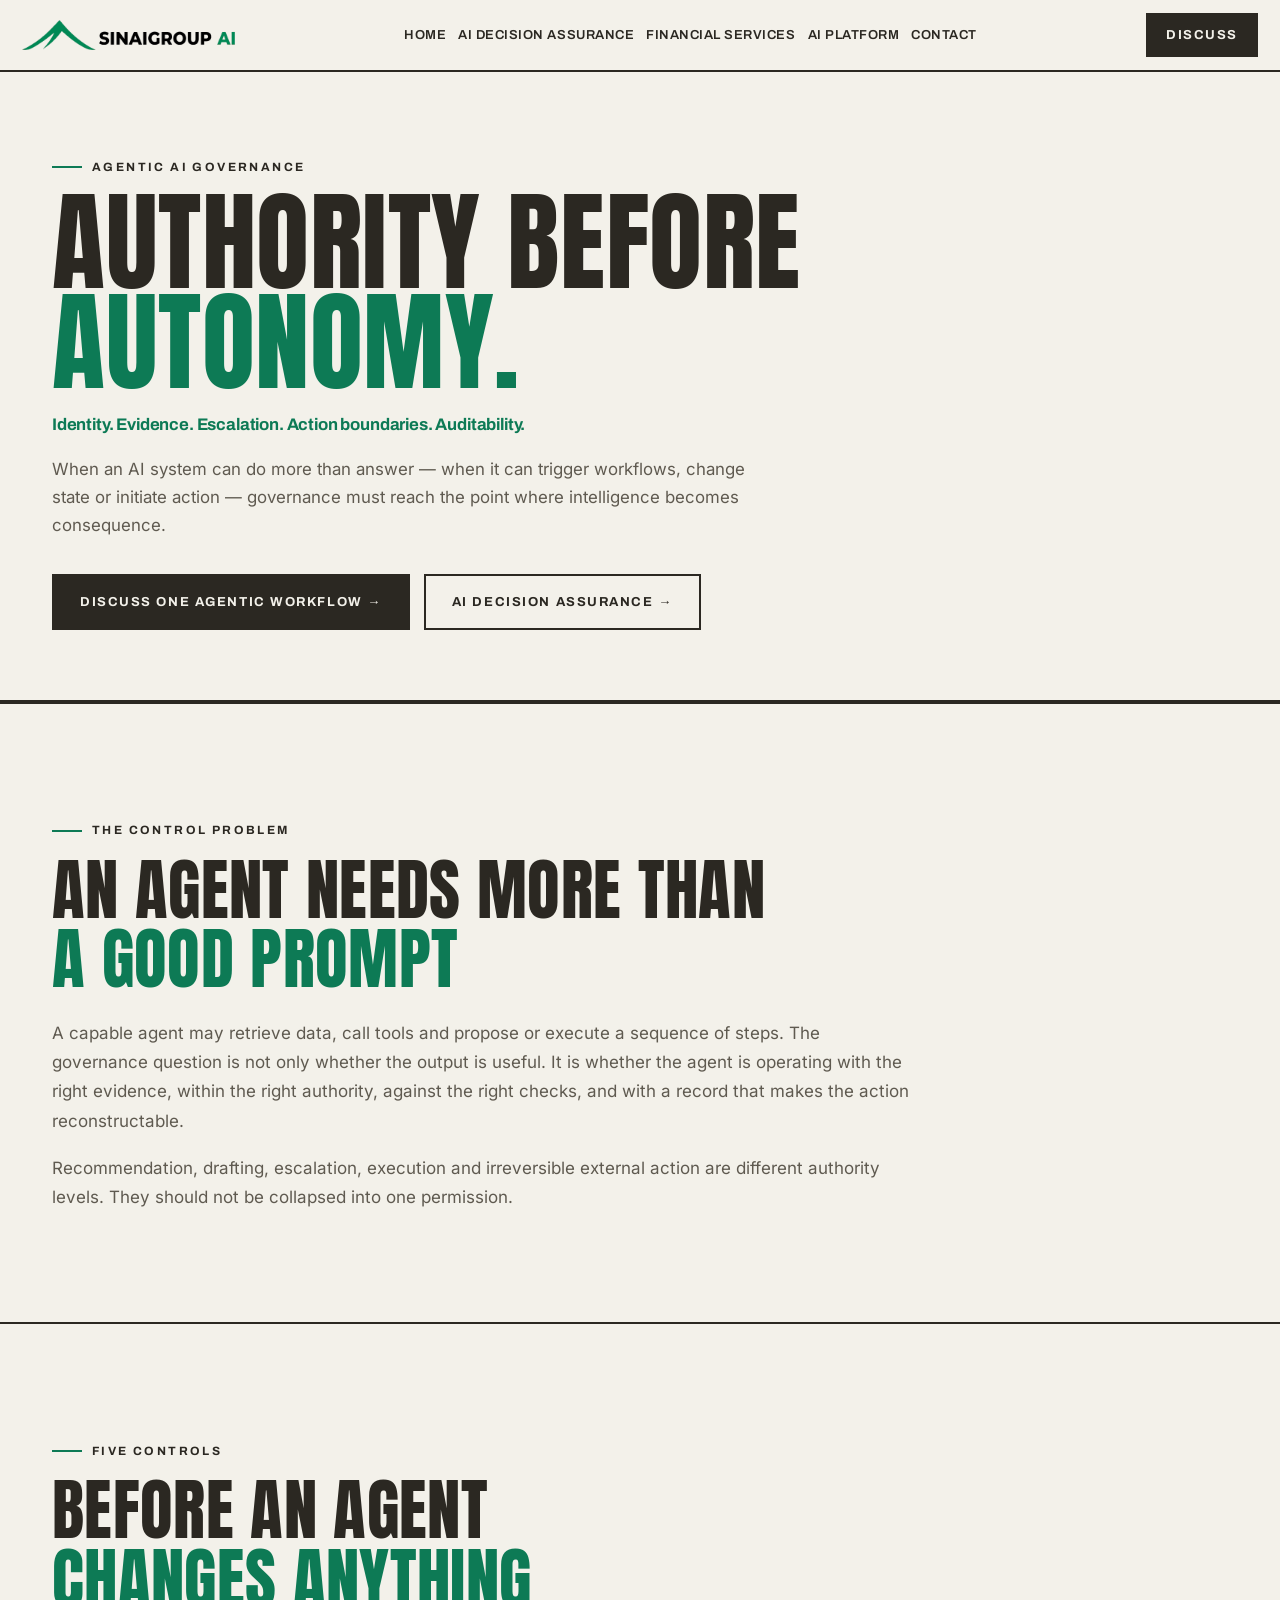
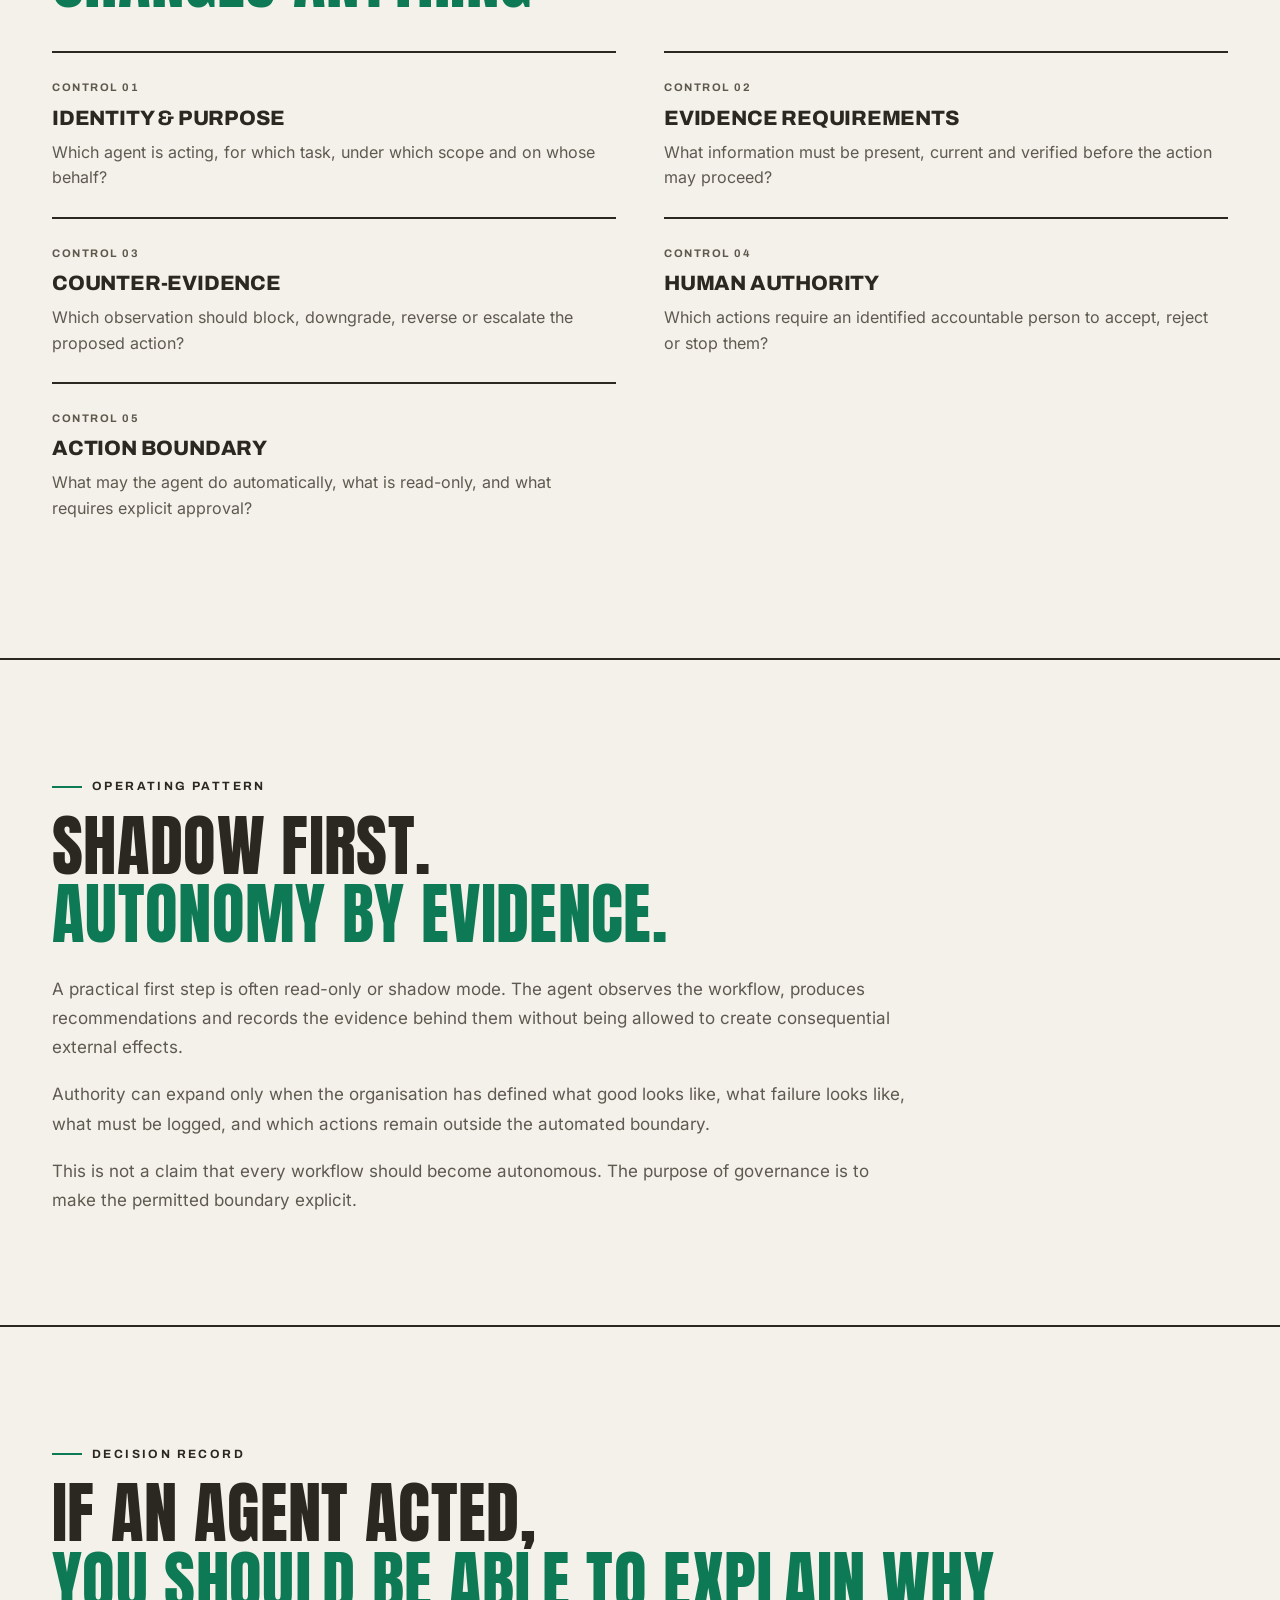
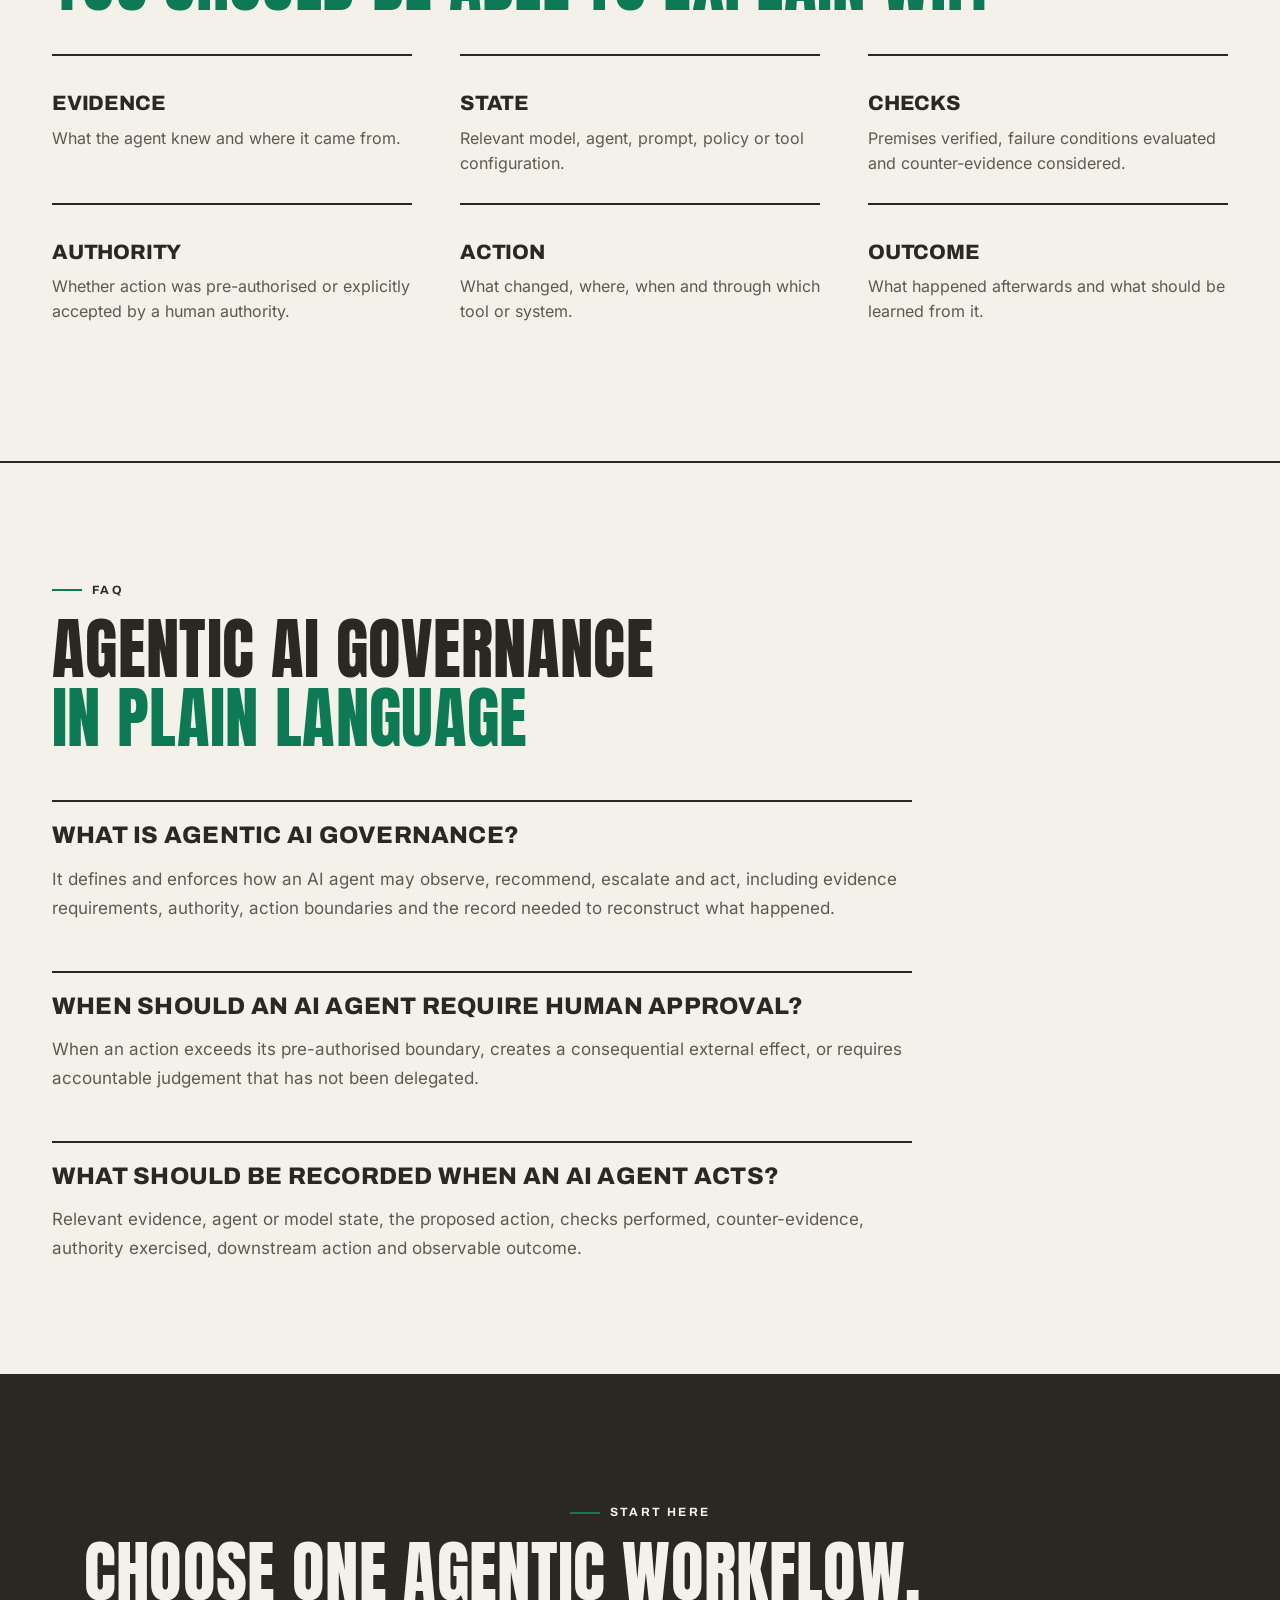
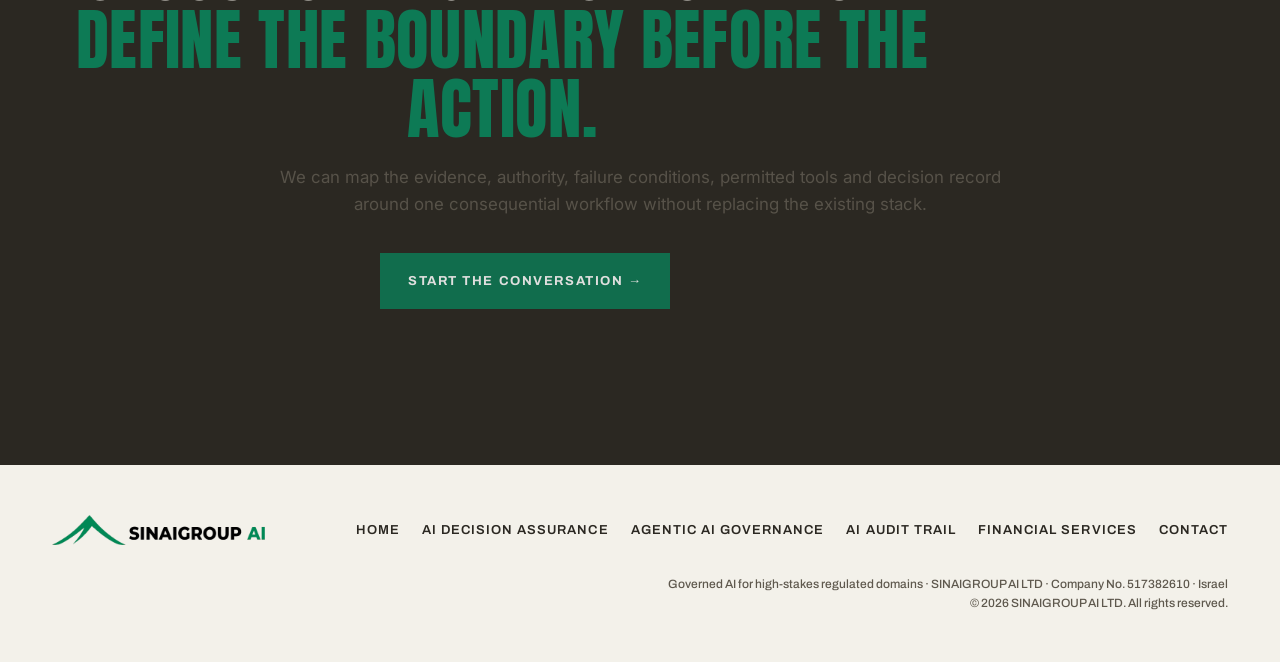
==== agentic-ai-governance/index.html @ 36e77c39 "Add agentic AI governance landing page" ====
<!DOCTYPE html><html lang="en"><head>
<meta charset="UTF-8">
<meta name="viewport" content="width=device-width, initial-scale=1.0">
<title>Agentic AI Governance: Authority, Boundaries and Auditability | SINAIGROUP-AI</title>
<meta name="description" content="Govern agentic AI around consequential action: evidence, identity, human authority, permitted action boundaries, escalation and reconstructable decision records.">
<meta name="robots" content="index, follow">
<link rel="canonical" href="https://www.sinaigroup-ai.com/agentic-ai-governance/">
<meta property="og:type" content="website"><meta property="og:site_name" content="SINAIGROUP-AI">
<meta property="og:locale" content="en"><meta property="og:url" content="https://www.sinaigroup-ai.com/agentic-ai-governance/">
<meta property="og:title" content="Agentic AI Governance: Authority, Boundaries and Auditability | SINAIGROUP-AI">
<meta property="og:description" content="Govern agentic AI around consequential action: evidence, identity, human authority, permitted action boundaries, escalation and reconstructable decision records.">
<meta property="og:image" content="https://www.sinaigroup-ai.com/assets/og-cover.png">
<meta name="twitter:card" content="summary_large_image"><meta name="twitter:title" content="Agentic AI Governance: Authority, Boundaries and Auditability | SINAIGROUP-AI">
<meta name="twitter:description" content="Govern agentic AI around consequential action: evidence, identity, human authority, permitted action boundaries, escalation and reconstructable decision records.">
<meta name="twitter:image" content="https://www.sinaigroup-ai.com/assets/og-cover.png">
<meta name="theme-color" content="#f3f1ea">
<link rel="stylesheet" href="../assets/site.css">
<script type="application/ld+json">{
"@context":"https://schema.org",
"@type":"FAQPage",
"mainEntity":[
{"@type":"Question","name":"What is agentic AI governance?","acceptedAnswer":{"@type":"Answer","text":"Agentic AI governance defines and enforces how an AI agent may observe, recommend, escalate and act, including evidence requirements, authority, action boundaries and the record needed to reconstruct what happened."}},
{"@type":"Question","name":"When should an AI agent require human approval?","acceptedAnswer":{"@type":"Answer","text":"Human approval should be explicit when an action exceeds the agent's pre-authorised boundary, creates a consequential external effect, or requires accountable judgement that has not been delegated."}},
{"@type":"Question","name":"What should be recorded when an AI agent acts?","acceptedAnswer":{"@type":"Answer","text":"The record should preserve relevant evidence, agent or model state, the proposed action, checks performed, counter-evidence, authority exercised, downstream action and observable outcome."}}
]}</script>
</head>
<body class="dpage">
<a class="skip-link" href="#main">Skip to content</a>
<header><div class="wrap nav">
<a href="../" class="logo" aria-label="SINAIGROUP-AI — home"><img src="../assets/img/2a863839.png" alt="SINAIGROUP-AI"></a>
<nav class="nav-links" id="nav-links" aria-label="Main"><a href="../">Home</a><a href="../ai-decision-assurance/">AI Decision Assurance</a><a href="../financial-services/">Financial Services</a><a href="../#ai-platform">AI Platform</a><a href="../#contact">Contact</a></nav>
<a href="../#contact" class="btn btn-p demo-btn" style="padding:10px 18px">Discuss</a>
<button class="burger" id="brg" type="button" aria-label="Open main menu" aria-expanded="false" aria-controls="nav-links">&#9776;</button>
</div></header>
<main id="main">
<section class="phead"><div class="wrap">
<span class="tag">Agentic AI Governance</span>
<h1 style="margin-top:16px">Authority before<br><span class="gold">autonomy.</span></h1>
<p class="hdomains">Identity. Evidence. Escalation. Action boundaries. Auditability.</p>
<p class="hlead">When an AI system can do more than answer — when it can trigger workflows, change state or initiate action — governance must reach the point where intelligence becomes consequence.</p>
<div class="hactions"><a class="btn btn-p" href="../#contact">Discuss one agentic workflow &rarr;</a><a class="btn btn-o" href="../ai-decision-assurance/">AI Decision Assurance &rarr;</a></div>
</div></section>

<section class="section"><div class="wrap">
<span class="tag">The control problem</span>
<h2 class="dh2">An agent needs more than<br><span class="gold">a good prompt</span></h2>
<div class="prose" style="margin-top:26px">
<p>A capable agent may retrieve data, call tools and propose or execute a sequence of steps. The governance question is not only whether the output is useful. It is whether the agent is operating with the right evidence, within the right authority, against the right checks, and with a record that makes the action reconstructable.</p>
<p>Recommendation, drafting, escalation, execution and irreversible external action are different authority levels. They should not be collapsed into one permission.</p>
</div>
</div></section>

<section class="section"><div class="wrap">
<span class="tag">Five controls</span>
<h2 class="dh2">Before an agent<br><span class="gold">changes anything</span></h2>
<div class="qgrid">
<div class="qcard"><span class="dk">Control 01</span><h3>Identity &amp; purpose</h3><p>Which agent is acting, for which task, under which scope and on whose behalf?</p></div>
<div class="qcard"><span class="dk">Control 02</span><h3>Evidence requirements</h3><p>What information must be present, current and verified before the action may proceed?</p></div>
<div class="qcard"><span class="dk">Control 03</span><h3>Counter-evidence</h3><p>Which observation should block, downgrade, reverse or escalate the proposed action?</p></div>
<div class="qcard"><span class="dk">Control 04</span><h3>Human authority</h3><p>Which actions require an identified accountable person to accept, reject or stop them?</p></div>
<div class="qcard"><span class="dk">Control 05</span><h3>Action boundary</h3><p>What may the agent do automatically, what is read-only, and what requires explicit approval?</p></div>
</div>
</div></section>

<section class="section"><div class="wrap">
<span class="tag">Operating pattern</span>
<h2 class="dh2">Shadow first.<br><span class="gold">Autonomy by evidence.</span></h2>
<div class="prose" style="margin-top:26px">
<p>A practical first step is often read-only or shadow mode. The agent observes the workflow, produces recommendations and records the evidence behind them without being allowed to create consequential external effects.</p>
<p>Authority can expand only when the organisation has defined what good looks like, what failure looks like, what must be logged, and which actions remain outside the automated boundary.</p>
<p>This is not a claim that every workflow should become autonomous. The purpose of governance is to make the permitted boundary explicit.</p>
</div>
</div></section>

<section class="section"><div class="wrap">
<span class="tag">Decision record</span>
<h2 class="dh2">If an agent acted,<br><span class="gold">you should be able to explain why</span></h2>
<div class="disgrid">
<div class="discard"><h3>Evidence</h3><p>What the agent knew and where it came from.</p></div>
<div class="discard"><h3>State</h3><p>Relevant model, agent, prompt, policy or tool configuration.</p></div>
<div class="discard"><h3>Checks</h3><p>Premises verified, failure conditions evaluated and counter-evidence considered.</p></div>
<div class="discard"><h3>Authority</h3><p>Whether action was pre-authorised or explicitly accepted by a human authority.</p></div>
<div class="discard"><h3>Action</h3><p>What changed, where, when and through which tool or system.</p></div>
<div class="discard"><h3>Outcome</h3><p>What happened afterwards and what should be learned from it.</p></div>
</div>
</div></section>

<section class="section"><div class="wrap">
<span class="tag">FAQ</span>
<h2 class="dh2">Agentic AI governance<br><span class="gold">in plain language</span></h2>
<div class="prose" style="margin-top:26px">
<h3>What is agentic AI governance?</h3><p>It defines and enforces how an AI agent may observe, recommend, escalate and act, including evidence requirements, authority, action boundaries and the record needed to reconstruct what happened.</p>
<h3>When should an AI agent require human approval?</h3><p>When an action exceeds its pre-authorised boundary, creates a consequential external effect, or requires accountable judgement that has not been delegated.</p>
<h3>What should be recorded when an AI agent acts?</h3><p>Relevant evidence, agent or model state, the proposed action, checks performed, counter-evidence, authority exercised, downstream action and observable outcome.</p>
</div>
</div></section>

<section class="section cta"><div class="wrap">
<span class="tag">Start here</span>
<h2 class="dh2">Choose one agentic workflow.<br><span class="gold">Define the boundary before the action.</span></h2>
<p class="sub dsub">We can map the evidence, authority, failure conditions, permitted tools and decision record around one consequential workflow without replacing the existing stack.</p>
<p class="hactions" style="margin-top:26px"><a class="btn btn-p" href="../#contact">Start the conversation &rarr;</a></p>
</div></section>
</main>
<footer><div class="wrap"><div class="foot">
<span class="logo"><img src="../assets/img/2a863839.png" alt="SINAIGROUP-AI"></span>
<nav class="foot-links" aria-label="Footer"><a href="../">Home</a><a href="../ai-decision-assurance/">AI Decision Assurance</a><a href="../agentic-ai-governance/">Agentic AI Governance</a><a href="../ai-audit-trail/">AI Audit Trail</a><a href="../financial-services/">Financial Services</a><a href="../#contact">Contact</a></nav>
<span class="copy">Governed AI for high-stakes regulated domains &middot; SINAIGROUP AI LTD &middot; Company No. 517382610 &middot; Israel<br>&copy; 2026 SINAIGROUP AI LTD. All rights reserved.</span>
</div></div></footer>
<script>(function(){var b=document.getElementById('brg'),h=document.querySelector('header');if(!b||!h)return;b.addEventListener('click',function(){var o=h.classList.toggle('open');b.setAttribute('aria-expanded',o?'true':'false');});})();</script>
</body></html>
---- assets/site.css ----
/* ===== <style> ===== */

/* ---- embedded typefaces (no remote requests) ---- */
@font-face{font-family:'Archivo';font-style:normal;font-weight:500;font-display:swap;src:url(fonts/archivo-500-ab74eca5.woff2) format('woff2')}
@font-face{font-family:'Archivo';font-style:normal;font-weight:600;font-display:swap;src:url(fonts/archivo-600-d9e8c29f.woff2) format('woff2')}
@font-face{font-family:'Archivo';font-style:normal;font-weight:700;font-display:swap;src:url(fonts/archivo-700-abada6cd.woff2) format('woff2')}
@font-face{font-family:'Archivo';font-style:normal;font-weight:800;font-display:swap;src:url(fonts/archivo-800-c26cda24.woff2) format('woff2')}
@font-face{font-family:'Inter';font-style:normal;font-weight:400;font-display:swap;src:url(fonts/inter-400-8909904a.woff2) format('woff2')}
@font-face{font-family:'Inter';font-style:normal;font-weight:500;font-display:swap;src:url(fonts/inter-500-f3779f1e.woff2) format('woff2')}
@font-face{font-family:'Inter';font-style:normal;font-weight:600;font-display:swap;src:url(fonts/inter-600-f9a06e79.woff2) format('woff2')}
@font-face{font-family:'Anton';font-style:normal;font-weight:400;font-display:swap;src:url(fonts/anton-400-d0fa07ff.woff2) format('woff2')}

/* ---- shared stylesheet of the six document pages ---- */
@font-face{font-family:'AntonLocal';font-style:normal;font-weight:400;font-display:swap;src:url(fonts/antonlocal-400-d0fa07ff.woff2) format('woff2')}

:root{
  --bg:#f3f1ea; --panel:#fbfaf6; --bone:#e8e5db;
  --ink:#2b2822; --grey:#5f5a50; --faint:#5e584d;
  --line:#2b2822; --gold:#0d7a55; --gold2:#17a877;
}
*{box-sizing:border-box}
html{scroll-behavior:smooth;scroll-padding-top:80px}
body{margin:0;background:var(--bg);color:var(--ink);font-family:'Inter',system-ui,sans-serif;line-height:1.55;-webkit-font-smoothing:antialiased;overflow-x:hidden}
h1,h2,h3,.disp{font-family:'AntonLocal','Anton',sans-serif;font-weight:400;margin:0;line-height:.92;letter-spacing:.005em;text-transform:uppercase}
p{margin:0}a{color:inherit;text-decoration:none}
.wrap{max-width:1240px;margin:0 auto;padding:0 32px}
.gold{color:var(--gold)}
.tag{display:inline-flex;align-items:center;gap:10px;font-family:'Archivo';font-size:12px;font-weight:700;letter-spacing:.2em;text-transform:uppercase}
.tag::before{content:"";width:30px;height:2px;background:var(--gold)}
.btn{display:inline-flex;align-items:center;gap:10px;font-family:'Archivo';font-weight:700;font-size:13px;letter-spacing:.12em;text-transform:uppercase;padding:16px 26px;transition:.2s;cursor:pointer;border:2px solid var(--ink)}
.btn-p{background:var(--ink);color:var(--bg)}.btn-p:hover{background:var(--gold);border-color:var(--gold);color:#fff}
.btn-o{background:transparent;color:var(--ink)}.btn-o:hover{background:var(--ink);color:var(--bg)}
.section{padding:110px 0;border-top:2px solid var(--ink)}
/* Reveal is a progressive enhancement: content is visible unless JS confirms
   it can animate it. Prevents a blank page when JS fails or is disabled. */
.js-reveal .rv{opacity:0;transform:translateY(24px);transition:.7s cubic-bezier(.2,.7,.2,1)}
.js-reveal .rv.in{opacity:1;transform:none}
@media(prefers-reduced-motion:reduce){
  .js-reveal .rv{opacity:1!important;transform:none!important;transition:none!important}
  *,*::before,*::after{animation-duration:.001ms!important;animation-iteration-count:1!important;transition-duration:.001ms!important;scroll-behavior:auto!important}
}
/* Keyboard focus visibility */
:focus-visible{outline:3px solid var(--gold);outline-offset:3px}
.skip-link{position:absolute;left:-9999px;top:0;z-index:200;background:var(--ink);color:var(--bg);
  font-family:'Archivo';font-weight:700;font-size:13px;letter-spacing:.1em;text-transform:uppercase;padding:14px 20px;text-decoration:none}
.skip-link:focus{left:0}

header{position:fixed;inset:0 0 auto 0;z-index:50;background:var(--bg);border-bottom:2px solid var(--ink)}
.nav{display:flex;align-items:center;justify-content:space-between;height:70px}
.logo{font-family:'AntonLocal','Anton';font-size:24px;letter-spacing:.02em;text-transform:uppercase}
.nav-links{display:flex;gap:30px}
.nav-links a{font-family:'Archivo';font-size:13px;font-weight:600;letter-spacing:.1em;text-transform:uppercase;position:relative;padding:4px 0}
.nav-links a::after{content:"";position:absolute;left:0;bottom:-2px;width:0;height:2px;background:var(--gold);transition:.25s}
.nav-links a:hover::after,.nav-links a.act::after{width:100%}
.nav-links a.act{color:var(--gold)}
.burger{display:none;background:none;border:0;font-size:1.4rem;cursor:pointer}

/* page hero header (sub-pages) */
.phead{padding:150px 0 70px;border-bottom:2px solid var(--ink)}
.phead h1{font-size:clamp(3rem,9vw,7rem)}
.phead .sub{font-size:1.15rem;max-width:560px;color:var(--grey);margin-top:22px}

/* home hero */
.hero{padding:130px 0 0}
.hero h1{font-size:clamp(3.4rem,12vw,10rem)}
.hero .row2{display:flex;align-items:flex-end;justify-content:space-between;gap:20px;flex-wrap:wrap}
.hero .sub{font-size:1.2rem;max-width:440px;color:var(--grey);margin:24px 0 30px}
.hero-actions{display:flex;gap:12px;flex-wrap:wrap}
.hero-num{font-family:'AntonLocal','Anton';font-size:clamp(4rem,9vw,8rem);color:transparent;-webkit-text-stroke:2px var(--ink);line-height:.8}
.marq{border-top:2px solid var(--ink);border-bottom:2px solid var(--ink);background:var(--gold);color:#fff;overflow:hidden;padding:14px 0;margin-top:70px}
.marq-in{display:flex;gap:40px;white-space:nowrap;animation:mq 26s linear infinite;font-family:'AntonLocal','Anton';font-size:1.5rem;text-transform:uppercase;letter-spacing:.03em}
@keyframes mq{to{transform:translateX(-50%)}}
.marq-in span{display:inline-flex;gap:40px}

.rows{margin-top:40px;border-top:2px solid var(--ink)}
.row{display:grid;grid-template-columns:120px 1fr 1.2fr auto;gap:24px;align-items:center;padding:28px 0;border-bottom:2px solid var(--ink);transition:.25s}
.row:hover{background:var(--ink);color:var(--bg);padding-left:20px;padding-right:20px}
.row:hover .rnum{color:var(--gold);-webkit-text-stroke:0}
.row:hover .rmetric{color:var(--gold2)}
.rnum{font-family:'AntonLocal','Anton';font-size:3rem;color:transparent;-webkit-text-stroke:2px var(--ink);line-height:1}
.rtitle{font-family:'Archivo';font-weight:800;font-size:1.5rem;text-transform:uppercase;letter-spacing:.01em}
.rdesc{font-size:.98rem;opacity:.85}
.rmetric{font-family:'AntonLocal','Anton';font-size:1.5rem;color:var(--gold)}

.pgrid{display:grid;grid-template-columns:repeat(2,1fr);border:2px solid var(--ink)}
.pcell{padding:26px;border-right:2px solid var(--ink);border-bottom:2px solid var(--ink);transition:.2s;display:flex;gap:18px}
.pcell:nth-child(2n){border-right:0}
.pcell:hover{background:var(--gold);color:#fff}
.pcell .pn{font-family:'AntonLocal','Anton';font-size:2.4rem;line-height:.9;color:transparent;-webkit-text-stroke:2px var(--ink)}
.pcell:hover .pn{color:transparent;-webkit-text-stroke:2px #fff}
.pcell h4{font-family:'Archivo';font-weight:800;font-size:1.05rem;text-transform:uppercase;letter-spacing:.01em}
.pcell p{font-size:.86rem;color:var(--grey);margin-top:6px}
.pcell:hover p{color:rgba(255,255,255,.9)}

.sols{display:grid;grid-template-columns:repeat(3,1fr);border:2px solid var(--ink)}
.sol{padding:34px 28px;border-right:2px solid var(--ink);transition:.2s}
.sol:last-child{border-right:0}
.sol:hover{background:var(--ink);color:var(--bg)}
.sol .sn{font-family:'AntonLocal','Anton';font-size:2.4rem;line-height:.9;color:transparent;-webkit-text-stroke:2px var(--ink)}
.sol h3{font-family:'Archivo';font-weight:800;font-size:1.4rem;text-transform:uppercase;margin:10px 0}
.sol p{font-size:.92rem;color:var(--grey)}.sol:hover p{color:rgba(240,235,226,.8)}
.sol:hover .sn{color:transparent;-webkit-text-stroke:2px #fff}

.sectors{display:flex;flex-direction:column;gap:0;margin-top:40px;max-width:720px;border-top:2px solid var(--ink)}
.chip{font-family:'Archivo';font-weight:700;font-size:1.05rem;text-transform:uppercase;letter-spacing:.03em;border:0;border-bottom:2px solid var(--ink);padding:18px 4px;transition:.2s}
.chip:hover{background:var(--ink);color:var(--bg);padding-left:16px}

.team{display:grid;grid-template-columns:repeat(3,1fr)}
.mem{padding:34px 28px;transition:.2s}
.mem:hover{background:var(--ink);color:var(--bg)}
.mem .mn{font-family:'AntonLocal','Anton';font-size:2.6rem;color:transparent;-webkit-text-stroke:2px var(--ink);line-height:.9}
.mem:hover .mn{-webkit-text-stroke:2px var(--gold)}
.mem h3{font-family:'Archivo';font-weight:800;font-size:1.3rem;text-transform:uppercase;margin:14px 0 4px}
.mem .role{font-family:'Archivo';font-size:12px;font-weight:700;letter-spacing:.14em;text-transform:uppercase;color:var(--gold)}
.mem p{font-size:.88rem;color:var(--grey);margin-top:10px}.mem:hover p{color:rgba(240,235,226,.8)}

/* case rows */
.cases{border-top:2px solid var(--ink);margin-top:40px}
.case{display:grid;grid-template-columns:auto 1fr;gap:24px;align-items:center;padding:26px 0;border-bottom:2px solid var(--ink);transition:.25s}
.case:hover{background:var(--ink);color:var(--bg);padding-left:18px;padding-right:18px}
.case .ct{font-family:'Archivo';font-weight:700;font-size:11px;letter-spacing:.14em;text-transform:uppercase;color:var(--gold);border:2px solid var(--gold);padding:6px 12px;white-space:nowrap}
.case h4{font-family:'Archivo';font-weight:800;font-size:1.25rem;text-transform:uppercase}
.case p{font-size:.9rem;color:var(--grey);margin-top:4px}.case:hover p{color:rgba(240,235,226,.8)}

/* contact form */
.cform{display:grid;grid-template-columns:1fr 1fr;gap:0;border:2px solid var(--ink);margin-top:44px}
.cform .field{border-right:2px solid var(--ink);border-bottom:2px solid var(--ink)}
.cform .field:nth-child(2n){border-right:0}
.cform .full{grid-column:1/3;border-right:0}
.cform label{display:block;font-family:'Archivo';font-size:11px;font-weight:700;letter-spacing:.14em;text-transform:uppercase;color:var(--faint);padding:16px 20px 0}
.cform input,.cform textarea,.cform select{width:100%;border:0;background:transparent;font-family:'Inter';font-size:1rem;color:var(--ink);padding:6px 20px 18px;outline:none;resize:none}
.cform select{border-radius:0;cursor:pointer}
.field label .opt{font-weight:400;letter-spacing:0;text-transform:none;color:var(--faint)}
.cform input:focus,.cform textarea:focus,.cform select:focus{background:var(--panel)}
.cbar{padding:18px 0;display:flex;justify-content:space-between;align-items:center;flex-wrap:wrap;gap:14px}
.cinfo{display:grid;grid-template-columns:repeat(3,1fr);gap:0}
.cinfo div{padding:22px 22px 22px 0}
.cinfo .k{font-family:'Archivo';font-size:11px;font-weight:700;letter-spacing:.14em;text-transform:uppercase;color:var(--faint)}
.cinfo .v{font-family:'Archivo';font-weight:700;margin-top:6px}
.cform .ferr{display:block;color:#a5311f;font-size:.82rem;padding:0 20px 14px}
.cform [aria-invalid="true"]{background:#fdf3f1}
.cf-status{margin-top:18px;font-family:'Archivo';font-weight:700;font-size:.9rem;color:var(--ink)}
.cf-fallback{margin-top:10px;font-size:.9rem;color:var(--grey)}
.cf-fallback a{color:var(--ink);text-decoration:underline;text-underline-offset:3px}
.cbar-note{margin:0;font-size:.9rem;color:var(--grey);max-width:520px}
.cbar-nojs a{color:var(--ink);text-decoration:underline;text-underline-offset:3px}
.cform .fhint{margin:4px 0 0;padding:0 20px;font-size:.82rem;line-height:1.45;color:var(--grey)}

.cta{padding:120px 0;background:var(--ink);color:var(--bg);text-align:center}
.cta h2{font-size:clamp(2.6rem,7vw,5.5rem)}
.cta p{max-width:520px;margin:20px auto 34px;opacity:.85}
.cta .btn-p{background:var(--gold);border-color:var(--gold);color:#fff}.cta .btn-p:hover{background:var(--bg);color:var(--ink);border-color:var(--bg)}
footer{border-top:2px solid var(--ink);padding:50px 0}
.foot{display:flex;justify-content:space-between;flex-wrap:wrap;gap:20px;align-items:center}
.foot .logo{font-size:20px}
/* wrap instead of fixed left margins — prevented horizontal overflow at 375/390px */
.foot-links{display:flex;flex-wrap:wrap;gap:10px 22px}
.foot a{font-family:'Archivo';font-size:13px;font-weight:600;text-transform:uppercase;letter-spacing:.08em}
.foot a:hover{color:var(--gold)}
.copy{font-family:'Archivo';font-size:12px;color:var(--faint);width:100%;text-align:right;margin-top:10px}
@media(max-width:900px){.nav-links{display:none}.burger{display:block}.row{grid-template-columns:70px 1fr;gap:14px}.rdesc,.rmetric{display:none}.pgrid,.sols,.team,.cform,.cinfo{grid-template-columns:1fr}.pcell,.sol,.mem{border-right:0}.cform .field,.cform .full{border-right:0}.cinfo div{padding:14px 0}.section{padding:76px 0}.case{grid-template-columns:1fr}}
#prog{position:fixed;top:0;left:0;height:3px;width:0;background:var(--gold);z-index:60;transition:width .12s ease-out}
.logo img{height:30px;display:block}
.foot .logo img{height:30px}
@media(max-width:900px){.demo-btn{display:none}.burger{position:relative;z-index:2}header.open .nav-links{display:flex;position:absolute;top:70px;left:0;right:0;flex-direction:column;background:var(--bg);border-bottom:2px solid var(--ink);padding:6px 32px 16px;gap:0}header.open .nav-links a{padding:13px 0;border-bottom:1px solid rgba(43,40,34,.12)}header.open .nav-links a::after{display:none}}

.hero h1,.section h2{overflow-wrap:break-word;max-width:100%}
.srows{margin-top:40px;border-top:2px solid var(--ink)}
.srow{display:grid;grid-template-columns:120px 1fr;gap:24px;align-items:center;padding:26px 0;border-bottom:2px solid var(--ink);transition:.25s}
.srow:hover{background:var(--ink);color:var(--bg);padding-left:20px;padding-right:20px}
.srow:hover .rnum{color:var(--gold);-webkit-text-stroke:0}
.rsub{font-family:'Inter';font-weight:400;font-size:.95rem;color:var(--grey);margin-top:6px;text-transform:none;letter-spacing:0}
.srow:hover .rsub{color:rgba(240,235,226,.82)}
.sol-verticals{display:grid;grid-template-columns:1fr 1fr;gap:44px;margin-top:16px}
.vert-h{font-family:'AntonLocal','Anton',sans-serif;font-weight:400;text-transform:uppercase;font-size:clamp(1.6rem,3vw,2.4rem);color:var(--gold);border-bottom:2px solid var(--ink);padding-bottom:10px;margin-bottom:2px}
@media(max-width:900px){.sol-verticals{grid-template-columns:1fr;gap:26px}}
@media(max-width:900px){.srow{grid-template-columns:70px 1fr;gap:14px}}
.mem .photo{width:100%;aspect-ratio:1/1;overflow:hidden;margin-bottom:16px;background:var(--bone)}
.mem .photo img{width:100%;height:100%;object-fit:cover;display:block}
.mem:hover .photo{outline:2px solid var(--gold);outline-offset:-2px}
@media(max-width:900px){
  .rv{opacity:1 !important;transform:none !important}
  .pgrid,.sols,.team,.cform,.cinfo{grid-template-columns:1fr !important}
  .cform .field,.cform .full{border-right:0 !important;grid-column:auto !important}
  .cform input,.cform textarea{width:100%}
  .cinfo div{padding:14px 0}
  .row{padding-left:0 !important;padding-right:0 !important}
  .sectors{max-width:100%}
}
@media(max-width:600px){.hero h1{font-size:clamp(3rem,13vw,5rem)}}
.prose{max-width:860px}
.prose .lead{font-size:1.22rem;line-height:1.6;color:var(--ink);margin-top:8px}
.prose p{color:var(--grey);font-size:1.06rem;line-height:1.72;margin-top:18px}
.prose h3{font-family:'Archivo';font-weight:800;font-size:1.5rem;text-transform:uppercase;letter-spacing:.01em;margin-top:48px;color:var(--ink);border-top:2px solid var(--ink);padding-top:22px}
.prose h4{font-family:'Archivo';font-weight:700;font-size:1.02rem;text-transform:uppercase;letter-spacing:.06em;margin-top:26px;color:var(--gold)}
.prose h4+p{margin-top:8px}
.plabel{font-family:'Archivo';font-weight:700;font-size:11px;letter-spacing:.14em;text-transform:uppercase;color:var(--gold)}


/* ---- home / portal hub stylesheet, scoped to its own view ---- */
@font-face{font-family:'AntonLocal';font-style:normal;font-weight:400;font-display:swap;src:url(fonts/antonlocal-400-d0fa07ff.woff2) format('woff2')}:root{--paper:#f3f1ea;--ink:#2b2822;--grey:#5f5a50;--acc:#0d7a55;--acc2:#17a877}#home *{box-sizing:border-box}html.is-home{scroll-snap-type:y mandatory;scroll-behavior:smooth}#home{color:var(--ink);font-family:'Inter',system-ui,sans-serif;-webkit-font-smoothing:antialiased}#home .hlinks a,#home .portal,#home .dots a{color:inherit;text-decoration:none}#home .hubnav{position:fixed;top:0;left:0;right:0;z-index:40;background:rgba(243,241,234,.82);-webkit-backdrop-filter:blur(12px);backdrop-filter:blur(12px);border-bottom:2px solid var(--ink)}#home .hubwrap{max-width:1240px;margin:0 auto;padding:0 32px;height:70px;display:flex;align-items:center;justify-content:space-between}#home .hlogo img{height:30px;display:block}#home .hlinks{display:flex;gap:30px}#home .hlinks a{font-family:'Archivo',sans-serif;font-size:.7rem;font-weight:600;letter-spacing:.14em;text-transform:uppercase;color:var(--grey);position:relative}#home .hlinks a:hover{color:var(--ink)}#home .hlinks a.act{color:var(--acc)}#home .hlinks a.act::after,#home .hlinks a:hover::after{content:"";position:absolute;left:0;bottom:-6px;width:100%;height:2px;background:var(--acc)}#home .hdemo{font-family:'Archivo',sans-serif;font-size:.66rem;font-weight:700;letter-spacing:.12em;text-transform:uppercase;color:var(--paper);background:var(--ink);padding:11px 20px}#home .hburger{display:none;background:none;border:0;font-size:1.4rem;color:var(--ink);cursor:pointer}@media(max-width:900px){#home .hlinks,#home .hdemo{display:none}#home .hburger{display:block}#home .hubnav.open .hlinks{display:flex;position:absolute;top:70px;left:0;right:0;flex-direction:column;background:var(--paper);border-bottom:2px solid var(--ink);padding:8px 32px 16px;gap:0}#home .hubnav.open .hlinks a{padding:13px 0;border-bottom:1px solid rgba(43,40,34,.14)}#home .hubnav.open .hlinks a.act::after,#home .hubnav.open .hlinks a:hover::after{display:none}}#home .hint{position:fixed;bottom:22px;left:50%;transform:translateX(-50%);z-index:30;font-family:'Archivo',sans-serif;font-size:11px;letter-spacing:.22em;text-transform:uppercase;color:var(--grey);animation:bob 2s ease-in-out infinite}@keyframes bob{0%,100%{transform:translateX(-50%) translateY(0)}50%{transform:translateX(-50%) translateY(6px)}}#home .dots{position:fixed;top:50%;right:30px;transform:translateY(-50%);z-index:30;display:flex;flex-direction:column;gap:12px}#home .dots a{width:11px;height:11px;border:2px solid var(--ink);border-radius:50%;transition:.25s}#home .dots a.on{background:var(--acc);border-color:var(--acc)}#home :focus-visible{outline:3px solid var(--acc);outline-offset:3px}#home .skip-link{position:absolute;left:-9999px;top:0;z-index:200;background:var(--ink);color:var(--paper);
  font-family:'Archivo',sans-serif;font-weight:700;font-size:13px;letter-spacing:.1em;text-transform:uppercase;padding:14px 20px;text-decoration:none}#home .skip-link:focus{left:0}@media(prefers-reduced-motion:reduce){html.is-home{scroll-snap-type:none!important;scroll-behavior:auto!important}#home .hint{animation:none!important}#home *,#home *::before,#home *::after{transition-duration:.001ms!important}
}@media(max-width:700px){html.is-home{scroll-snap-type:none}}#home .portal{min-height:100vh;scroll-snap-align:start;display:flex;flex-direction:column;justify-content:center;padding:0 7vw;position:relative;overflow:hidden;border-bottom:2px solid var(--ink);transition:background .35s}#home .portal:hover{background:#efece2}#home .bgnum{position:absolute;right:2vw;bottom:-4vh;font-family:'AntonLocal','Anton',sans-serif;font-size:44vh;line-height:.8;color:transparent;-webkit-text-stroke:2px rgba(43,40,34,.10);pointer-events:none;user-select:none}#home .eyebrow{display:inline-flex;align-items:center;gap:14px;font-family:'Archivo',sans-serif;font-size:.8rem;font-weight:700;letter-spacing:.2em;text-transform:uppercase;color:var(--acc);position:relative;z-index:2}#home .eyebrow::before{content:"";width:44px;height:2px;background:var(--acc)}#home .portal h1{font-family:'AntonLocal','Anton',sans-serif;font-weight:400;text-transform:uppercase;font-size:clamp(3rem,10vw,9rem);line-height:.9;letter-spacing:.01em;margin:22px 0 0;position:relative;z-index:2;max-width:14ch}#home .portal h1 em{font-style:normal;color:var(--acc);position:relative}#home .portal h1 em::after{content:"";position:absolute;left:0;bottom:.06em;width:0;height:.09em;background:var(--acc);transition:width .4s ease}#home .portal:hover h1 em::after{width:100%}#home .portal .sub{font-size:1.15rem;color:var(--grey);max-width:560px;margin-top:26px;position:relative;z-index:2}#home .enter{display:inline-flex;align-items:center;gap:12px;margin-top:34px;font-family:'Archivo',sans-serif;font-weight:700;font-size:.8rem;letter-spacing:.16em;text-transform:uppercase;color:var(--ink);position:relative;z-index:2}#home .enter .arrow{display:inline-block;transition:transform .25s}#home .portal:hover .enter .arrow{transform:translateX(8px)}#home .enter .box{border:2px solid var(--ink);padding:14px 24px;transition:.25s}#home .portal:hover .enter .box{background:var(--ink);color:var(--paper)}@media(max-width:700px){#home .brand{top:18px;left:22px}#home .portal{padding:0 24px}#home .dots{right:16px}#home .bgnum{font-size:32vh}#home .portal .sub{font-size:1rem}}


/* ---- review shell: exactly one page view is laid out at a time ---- */
.view[hidden]{display:none!important}
/* No-JavaScript fallback: fragment navigation still switches the page view.
   Declared after .view[hidden] so it wins on equal specificity. Has no effect
   while the script is running, because the script keeps the same view visible. */
.view:target{display:block!important}
body:has(.view:target) .view:not(:target){display:none!important}
html.is-home{scroll-snap-type:y mandatory;scroll-behavior:smooth}
html:not(.is-home){scroll-snap-type:none}
@media(prefers-reduced-motion:reduce){html.is-home{scroll-snap-type:none;scroll-behavior:auto}}
@media(max-width:700px){html.is-home{scroll-snap-type:none}}

/* QA repair 1: the HTML hidden attribute must win over display:block */
.cform .ferr[hidden],.cf-status[hidden]{display:none!important}
/* QA repair 5a: heading levels corrected; the original visual style is kept
   by mirroring the declarations the previous tag used. */
#architecture .prose h3.h-sub{font-family:'Archivo';font-weight:700;font-size:1.02rem;
  text-transform:uppercase;letter-spacing:.06em;color:var(--gold);line-height:1.3}
#ai-platform .case h3.h-sub-case{font-family:'Archivo';font-weight:800;font-size:1.25rem;
  text-transform:uppercase;line-height:1.2;margin:0}
#team .mem h2.h-mem{font-family:'Archivo';font-weight:800;font-size:1.3rem;
  text-transform:uppercase;margin:14px 0 4px;line-height:1.2;letter-spacing:.005em}
/* QA repair 5b: role label keeps AA contrast when the card inverts on hover */
#team .mem:hover .role{color:var(--gold2)}
/* QA repair 5c: 44x44 minimum touch target; the glyph size is unchanged */
@media(max-width:900px){
  .burger{min-width:44px;min-height:44px;display:inline-flex!important;
    align-items:center;justify-content:center;padding:0}
  #home .hburger{min-width:44px;min-height:44px;display:inline-flex!important;
    align-items:center;justify-content:center;padding:0}
}
/* ===== <style data-tophdr=""> ===== */

/* =========================================================================
   ONE GLOBAL MOBILE HEADER — the single navigation surface at 900px and below.
   Sticky, in normal document flow, so its layout space can never be removed.
   ========================================================================= */
.ghdr{display:none}

@media(max-width:900px){
  /* one compact header row; the section sheet overlays the page */
  .ghdr{
    display:flex;align-items:center;justify-content:space-between;width:100%;
    height:72px;min-height:72px;padding:0;box-sizing:border-box;
    background:var(--bg);border-bottom:2px solid var(--ink);
    z-index:2147483647;
    position:-webkit-sticky;position:sticky;top:0;
  }
  .ghdr-main{
    display:flex;align-items:center;justify-content:space-between;
    width:100%;height:72px;min-height:72px;padding:0 22px;box-sizing:border-box;
  }
  .ghdr-logo{display:flex;align-items:center;flex:0 1 auto;min-width:0;overflow:hidden;text-decoration:none}
  /* nominal 30px; on very narrow screens the mark scales down proportionally
     instead of colliding with the button — the aspect ratio never changes */
  .ghdr-logo img{height:30px;width:auto;max-width:100%;display:block;
    object-fit:contain;object-position:left center}

  /* the labelled button — never an icon on its own */
  .ghdr-toggle{
    flex:0 0 auto;display:inline-flex;align-items:center;gap:9px;
    min-height:44px;min-width:44px;padding:0 2px 0 10px;margin-left:14px;
    background:none;border:0;cursor:pointer;color:var(--ink);
    font-family:'Archivo',sans-serif;font-weight:700;font-size:12px;
    letter-spacing:.14em;text-transform:uppercase;
    -webkit-tap-highlight-color:transparent;
  }
  .ghdr-toggle .gt-icon{font-size:17px;line-height:1;letter-spacing:0;width:22px;text-align:center}
  .ghdr-toggle,.ghdr-toggle:hover{text-decoration:none}
  /* zero-size route targets; they never affect layout */
  .ghdr-anchor{position:absolute;top:0;left:0;width:0;height:0;overflow:hidden}

  /* Which SECTIONS anchor is on screen follows the active route, so the link
     always opens the sheet *for that route*. No script is involved. */
  .ghdr-toggle{display:none}
  .gt-open[data-r="home"]{display:inline-flex}
  body:has(#architecture:target) .gt-open{display:none}
  body:has(#architecture:target) .gt-open[data-r="architecture"]{display:inline-flex}
  body:has(#ai-platform:target) .gt-open{display:none}
  body:has(#ai-platform:target) .gt-open[data-r="ai-platform"]{display:inline-flex}
  body:has(#algorithms:target) .gt-open{display:none}
  body:has(#algorithms:target) .gt-open[data-r="algorithms"]{display:inline-flex}
  body:has(#rnd:target) .gt-open{display:none}
  body:has(#rnd:target) .gt-open[data-r="rnd"]{display:inline-flex}
  body:has(#team:target) .gt-open{display:none}
  body:has(#case-studies:target) .gt-open{display:none}
  body:has(#team:target) .gt-open[data-r="team"]{display:inline-flex}
  body:has(#case-studies:target) .gt-open[data-r="case-studies"]{display:inline-flex}
  body:has(#contact:target) .gt-open{display:none}
  body:has(#contact:target) .gt-open[data-r="contact"]{display:inline-flex}

  /* While the sheet is open: no SECTIONS anchor, and the CLOSE anchor of the
     current route — its href is that route, so closing restores it exactly. */
  body:has(.ghdr-anchor:target) .gt-open{display:none}
  body:has(#menu-home:target) .gt-close[data-r="home"]{display:inline-flex}
  body:has(#menu-architecture:target) .gt-close[data-r="architecture"]{display:inline-flex}
  body:has(#menu-ai-platform:target) .gt-close[data-r="ai-platform"]{display:inline-flex}
  body:has(#menu-algorithms:target) .gt-close[data-r="algorithms"]{display:inline-flex}
  body:has(#menu-rnd:target) .gt-close[data-r="rnd"]{display:inline-flex}
  body:has(#menu-team:target) .gt-close[data-r="team"]{display:inline-flex}
  body:has(#menu-case-studies:target) .gt-close[data-r="case-studies"]{display:inline-flex}
  body:has(#menu-contact:target) .gt-close[data-r="contact"]{display:inline-flex}
  body:has(.ghdr-anchor:target) .ghdr-toggle{color:var(--gold)}
  .ghdr-toggle:focus-visible{outline:3px solid var(--gold);outline-offset:2px}
  /* the label stays a word, never an icon alone — it just gets tighter */
  @media(max-width:400px){
    .ghdr-toggle{font-size:11px;letter-spacing:.08em;gap:6px;padding-left:6px;margin-left:8px}
    .ghdr-toggle .gt-icon{width:18px;font-size:16px}
    .ghdr-main{padding:0 16px}
  }

  /* the sheet: overlays, never pushes the page down */
  .ghdr-menu{
    display:none;position:absolute;top:100%;left:0;right:0;
    background:var(--bg);border-bottom:2px solid var(--ink);
    box-sizing:border-box;padding:0;
    box-shadow:0 18px 26px -22px rgba(43,40,34,.45);
  }
  /* the sheet opens with no JavaScript at all */
  .ghdr-anchor:target ~ .ghdr-menu{display:block}
  .ghdr-menu a{
    display:flex;align-items:center;gap:16px;
    min-height:52px;padding:0 22px;box-sizing:border-box;
    text-decoration:none;color:var(--ink);
    border-bottom:1px solid rgba(43,40,34,.13);
  }
  .ghdr-menu a:last-child{border-bottom:0}
  .gnum{
    flex:0 0 auto;width:30px;
    font-family:'AntonLocal','Anton',sans-serif;font-weight:400;
    font-size:1.15rem;line-height:1;color:rgba(43,40,34,.34);
  }
  @supports((-webkit-text-stroke:1px #000)){
    .gnum{color:transparent;-webkit-text-stroke:1px rgba(43,40,34,.42)}
  }
  .glbl{
    font-family:'Archivo',sans-serif;font-weight:700;font-size:13px;
    letter-spacing:.12em;text-transform:uppercase;
  }
  .ghdr-menu a[aria-current="page"] .glbl{color:var(--gold);font-weight:800}
  @supports((-webkit-text-stroke:1px #000)){
    .ghdr-menu a[aria-current="page"] .gnum{-webkit-text-stroke:1px var(--gold)}
  }
  .ghdr-menu a[aria-current="page"] .gnum{color:rgba(13,122,85,.4)}
  .ghdr-menu a:focus-visible{outline:3px solid var(--gold);outline-offset:-3px}

  /* the seven per-view headers are gone at 900px and below, and being fixed they
     leave no layout space behind */
  .view header{display:none!important}
  #home .hubnav{display:none!important}
  /* no second navigation row at the foot of any page */
  .foot-links{display:none}
  footer .foot{justify-content:space-between}
}

@media(min-width:901px){
  .ghdr{display:none!important}
}

/* Home portal on mobile: the 100vh portal now starts below the 72px header,
   so its height is reduced by exactly that and its content starts at the top
   instead of being centred in the remaining space. Architecture is untouched. */
@media (max-width: 700px) {
  #home .portal {
    min-height: calc(100vh - 72px);
    min-height: calc(100svh - 72px);
    justify-content: flex-start;
    padding: clamp(56px, 9svh, 84px) 24px 48px;
  }
}

/* =========================================================================
   iOS Quick Look mode. Quick Look draws its own filename / X / share bar over
   the top of the document; a web page cannot remove or measure it. When the
   file is opened over file: on iOS, the one global header is moved below that
   native bar. Ordinary Safari and Chrome never get this class, so they keep
   the header at the very top.
   ========================================================================= */
@media (max-width: 900px) {
  html.ios-file-preview .ghdr {
    position: -webkit-sticky;
    position: sticky;
    top: 108px;
    margin-top: 108px;
    z-index: 2147483647;
  }
  /* the dropdown max-height / scroll rule is gone with the dropdown itself;
     the panel is a fixed 88px and needs neither */
}

@media (max-width: 900px) {
  /* background scrolling is locked only while the sheet is open */
  html.nav-open, html.nav-open body { overflow: hidden; }
}

/* =========================================================================
   ROUTE PRESERVATION — opening the sheet must not change which section is on
   screen. Each menu fragment pins its own route, so Architecture stays
   Architecture behind the sheet even with scripting switched off.
   ========================================================================= */
  body:has(#menu-home:target) .view:not(#home){display:none!important}
  body:has(#menu-home:target) #home{display:block!important}
  body:has(#menu-architecture:target) .view:not(#architecture){display:none!important}
  body:has(#menu-architecture:target) #architecture{display:block!important}
  body:has(#menu-ai-platform:target) .view:not(#ai-platform){display:none!important}
  body:has(#menu-ai-platform:target) #ai-platform{display:block!important}
  body:has(#menu-algorithms:target) .view:not(#algorithms){display:none!important}
  body:has(#menu-algorithms:target) #algorithms{display:block!important}
  body:has(#menu-rnd:target) .view:not(#rnd){display:none!important}
  body:has(#menu-rnd:target) #rnd{display:block!important}
  body:has(#menu-team:target) .view:not(#team){display:none!important}
  body:has(#menu-case-studies:target) .view:not(#case-studies){display:none!important}
  body:has(#menu-team:target) #team{display:block!important}
  body:has(#menu-case-studies:target) #case-studies{display:block!important}
  body:has(#menu-contact:target) .view:not(#contact){display:none!important}
  body:has(#menu-contact:target) #contact{display:block!important}
  /* the sheet marks the route it belongs to */
  body:has(#menu-home:target) .ghdr-menu a[href="#home"] .glbl{color:var(--gold);font-weight:800}
  body:has(#menu-architecture:target) .ghdr-menu a[href="#architecture"] .glbl{color:var(--gold);font-weight:800}
  body:has(#menu-ai-platform:target) .ghdr-menu a[href="#ai-platform"] .glbl{color:var(--gold);font-weight:800}
  body:has(#menu-algorithms:target) .ghdr-menu a[href="#algorithms"] .glbl{color:var(--gold);font-weight:800}
  body:has(#menu-rnd:target) .ghdr-menu a[href="#rnd"] .glbl{color:var(--gold);font-weight:800}
  body:has(#menu-team:target) .ghdr-menu a[href="#team"] .glbl{color:var(--gold);font-weight:800}
  body:has(#menu-case-studies:target) .ghdr-menu a[href="#case-studies"] .glbl{color:var(--gold);font-weight:800}
  body:has(#menu-contact:target) .ghdr-menu a[href="#contact"] .glbl{color:var(--gold);font-weight:800}

/* =========================================================================
   MOBILE HERO TOP GAP — the Home portal is the reference. Every internal
   route's first hero starts the same distance below the header's bottom
   border. The 220px of total vertical padding is preserved, so each hero
   keeps its height and its lower divider stays exactly where it was.
   ========================================================================= */
:root{ --mobile-hero-top-gap: clamp(56px, 9svh, 84px); }
@media (max-width: 700px) {
  #architecture .phead,
  #ai-platform .phead,
  #algorithms .phead,
  #rnd .phead,
  #team .phead,
  #case-studies .phead,
  #contact .phead {
    padding-top: var(--mobile-hero-top-gap);
    padding-bottom: calc(220px - var(--mobile-hero-top-gap));
  }
  /* On Home the eyebrow is a flex item, so its box starts exactly at the
     padding edge. The internal tags are inline-flex on a text line, so the
     baseline strut pushes them 8px down (0px when the tag wraps to two lines).
     Aligning them to the top of their line box removes that inconsistency and
     makes the measured gap equal to the padding on every route and width.
     No font, size, colour or spacing value is touched. */
  #architecture .phead .tag,
  #ai-platform .phead .tag,
  #algorithms .phead .tag,
  #rnd .phead .tag,
  #team .phead .tag,
  #case-studies .phead .tag,
  #contact .phead .tag { vertical-align: top; }
}

/* =========================================================================
   External-source lines. No new visual language: these are the exact
   declarations already used by #rnd .plinks, made available outside #rnd,
   plus the same hover inversion the inverting rows already apply elsewhere.
   ========================================================================= */
.plinks{margin-top:12px;display:flex;flex-wrap:wrap;gap:8px 24px}
.plinks a{font-family:'Archivo',sans-serif;font-weight:700;font-size:.78rem;
  letter-spacing:.04em;color:var(--gold);text-decoration:none;
  border-bottom:1px solid transparent;word-break:break-word}
.plinks a:hover,.plinks a:focus-visible{border-bottom-color:var(--gold)}
.srow:hover .plinks a,.case:hover .plinks a,.row:hover .plinks a{color:var(--gold2)}
.srow:hover .plinks a:hover,.case:hover .plinks a:hover{border-bottom-color:var(--gold2)}
.srow:hover .plabel,.case:hover .plabel,.row:hover .plabel{color:var(--gold2)}
.srow:hover .mck-note,.case:hover .mck-note,.row:hover .mck-note{color:rgba(240,235,226,.84)}
/* headings, labels, statistics and disclaimer text carry no underline */
.plabel,.mck-note,.mck-disc{box-shadow:none;border-bottom:0;text-decoration:none}

/* ===== <style data-arch-rows=""> ===== */

/* Architecture: numbered information rows (AI Platform visual language) */
#architecture .prose .srows{margin-top:30px;border-top:2px solid var(--ink)}
#architecture .prose .srow.has-head{
  display:block;padding:26px 0;border-bottom:2px solid var(--ink);
}
#architecture .prose .srow.no-head{
  align-items:start;padding:26px 0;border-bottom:2px solid var(--ink);
}
#architecture .prose .srow.no-head>.rbody{min-width:0}

/* --- desktop / tablet geometry: unchanged, now explicitly scoped --------- */
@media(min-width:761px){
  #architecture .prose .srow.has-head>.row-head{
    display:grid;grid-template-columns:112px minmax(0,1fr);column-gap:28px;align-items:start;
  }
  #architecture .prose .srow.has-head>.rbody{margin-left:140px;min-width:0}
  #architecture .prose .srow.no-head{
    display:grid;grid-template-columns:112px minmax(0,1fr);column-gap:28px;gap:0 28px;
  }
  #architecture .prose .rnum{
    font-family:'AntonLocal','Anton',sans-serif;font-weight:400;
    font-size:2.6rem;line-height:1;color:#8a8375;
  }
  @supports((-webkit-text-stroke:2px #000)){
    #architecture .prose .rnum{color:transparent;-webkit-text-stroke:2px var(--ink)}
  }
  /* the body column is indented past the gutter, so the ordinal adds no band */
  #architecture .prose .srow.has-head>.row-head>.rnum{height:0}
}
#architecture .prose .rnum{-webkit-user-select:none;user-select:none}
/* the unnumbered summary row stays unnumbered (desktop rhythm unchanged) */
#architecture .prose .srow.is-summary .rnum{visibility:hidden}

/* headings keep their level and their spacing; the row supplies the separator */
#architecture .prose .srow h3.rtitle,
#architecture .prose .srow h4.rtitle{margin-top:0;border-top:0;padding-top:0}
#architecture .prose .srow h4.rtitle{margin-top:26px}
#architecture .prose .srow>.row-head>h3.rtitle,
#architecture .prose .srow>.row-head>h4.rtitle{margin-top:0}
#architecture .prose .srow p{margin-top:12px}
#architecture .prose .srow.no-head>.rbody>p:first-child{margin-top:0}
#architecture .prose .srow.has-head>.rbody>p:first-child{margin-top:12px}
#architecture .prose h3.h-sub{font-family:'Archivo';font-weight:700;font-size:1.02rem;
  text-transform:uppercase;letter-spacing:.06em;color:var(--gold);line-height:1.3}

@media(max-width:760px){
  #architecture .prose .srow.has-head,
  #architecture .prose .srow.no-head{padding:22px 0}
  /* body copy uses the full width beneath the number and the heading */
  #architecture .prose .srow.has-head>.rbody{margin-left:0}
  #architecture .prose .srow.has-head>.rbody>p:first-child{margin-top:14px}
  /* the unnumbered summary row: no ordinal, full width */
  #architecture .prose .srow.is-summary>.row-head{display:block}
  #architecture .prose .srow.is-summary .rnum{display:none}
  #architecture .prose .srow.is-summary>.rbody{margin-left:0}
}

/* Diagrams in Architecture and AI Platform — added 2026-09-01, scoped to .dfig */
#home .dfig,#architecture .dfig,#ai-platform .dfig{margin:26px 0 0;padding:0}
#home .dfig>a,#architecture .dfig>a,#ai-platform .dfig>a{display:block;border:0;background:transparent;text-decoration:none;box-shadow:none}
#home .dfig img,#architecture .dfig img,#ai-platform .dfig img{display:block;width:100%;height:auto}
#home .dfig figcaption,#architecture .dfig figcaption,#ai-platform .dfig figcaption{margin-top:8px;font-size:13px;font-weight:700;letter-spacing:.12em;text-transform:uppercase;color:var(--gold)}
@media(max-width:760px){#home .dfig,#architecture .dfig,#ai-platform .dfig{margin-top:20px}}
#home .dfig,#architecture .dfig{width:min(1176px,calc(100vw - 96px));max-width:none}
#architecture .prose.rv{opacity:1;transform:none}

/* ===== <style> ===== */
.case .cnum{font-family:'AntonLocal','Anton',sans-serif;font-size:2.6rem;line-height:1;color:transparent;-webkit-text-stroke:2px var(--ink);white-space:nowrap}
.case:hover .cnum{-webkit-text-stroke:2px var(--gold)}
/* ===== <style data-rnd=""> ===== */

/* R&D — reuses the approved type scale, colours, borders and row components */
#rnd .prose .lead{font-size:1.06rem;color:var(--ink)}
#rnd .disclose{font-size:.9rem;color:var(--faint);margin-top:14px;
  border-left:2px solid var(--bone);padding-left:14px}
#rnd .pubrec{align-items:start}
#rnd .pmeta{font-family:'Archivo',sans-serif;font-weight:700;font-size:.7rem;
  letter-spacing:.11em;text-transform:uppercase;color:var(--faint);margin-top:10px;line-height:1.6}
#rnd .pauth{font-size:.84rem;color:var(--grey);margin-top:8px;line-height:1.55}
#rnd .psum{font-size:.94rem;color:var(--grey);margin-top:10px;line-height:1.6}
#rnd .plinks{margin-top:12px;display:flex;flex-wrap:wrap;gap:8px 24px}
#rnd .plinks a{font-family:'Archivo',sans-serif;font-weight:700;font-size:.78rem;
  letter-spacing:.04em;color:var(--gold);text-decoration:none;
  border-bottom:1px solid transparent;word-break:break-word}
#rnd .plinks a:hover,#rnd .plinks a:focus-visible{border-bottom-color:var(--gold)}
/* the approved hover inversion keeps every line legible */
#rnd .case:hover .pmeta{color:rgba(240,235,226,.68)}
#rnd .case:hover .pauth,#rnd .case:hover .psum{color:rgba(240,235,226,.84)}
#rnd .case:hover .plinks a{color:var(--gold2)}
#rnd .case:hover .plinks a:hover{border-bottom-color:var(--gold2)}
#rnd .profstrip{display:grid;grid-template-columns:repeat(3,minmax(0,1fr));
  gap:0;margin-top:30px}
#rnd .prof{display:block;padding:26px 24px 26px 0;
  text-decoration:none;color:inherit;transition:.25s}
#rnd .prof+.prof{padding-left:24px}
#rnd .prof:hover{background:var(--ink);color:var(--bg);padding-left:24px;padding-right:24px}
#rnd .prof .pk{display:block;font-family:'Archivo',sans-serif;font-weight:700;font-size:.7rem;
  letter-spacing:.14em;text-transform:uppercase;color:var(--faint)}
#rnd .prof:hover .pk{color:rgba(240,235,226,.7)}
#rnd .prof .pv{display:block;font-family:'Archivo',sans-serif;font-weight:800;
  font-size:1.02rem;margin-top:10px;color:var(--gold);word-break:break-word}
#rnd .prof:hover .pv{color:var(--gold2)}
@media(max-width:760px){
  #rnd .profstrip{grid-template-columns:minmax(0,1fr)}
  #rnd .prof{padding:22px 0}
  #rnd .prof+.prof{border-left:0;padding-left:0}
  #rnd .prof:hover{padding-left:0;padding-right:0}
  #rnd .plinks{gap:8px 18px}
  #rnd .h-sub-case{font-size:1.08rem;line-height:1.26}  /* R&D titles run to 3–4 lines */
}

/* Very narrow screens (≤359px): long single words must wrap, never be clipped.
   Hyphenation, not truncation — the type scale and design are unchanged. */
@media(max-width:359px){
  #rnd h1,#rnd h2,#rnd .rtitle,#rnd .h-sub-case,#rnd .pmeta,#rnd .pauth{
    -webkit-hyphens:auto;hyphens:auto;overflow-wrap:break-word}
  /* Phase 3: "INFRASTRUCTURE" in the Architecture h1 is 297px at the 3rem floor;
     below 360px use the domain-page h1 floor (2.4rem) already in this system */
  #architecture .phead h1{font-size:clamp(2.4rem,8.5vw,7rem)}
}
/* R&D record titles carry a looser leading (1.26) than the AI Platform cases,
   so the shared ordinal keeps its size and only the optical nudge is retuned. */
@media(max-width:760px){
  #rnd .case.ordrow[data-ord-head="case"]{--ord-nudge:0px}
}
#rnd .verified{font-family:'Archivo',sans-serif;font-weight:700;font-size:.7rem;
  letter-spacing:.14em;text-transform:uppercase;color:var(--faint);margin-top:18px}
/* explicit text status badge — never colour alone */
#rnd .pbadge{font-family:'Archivo',sans-serif;font-weight:800;color:var(--ink);
  letter-spacing:.1em;text-transform:uppercase}
#rnd .case:hover .pbadge{color:var(--bg)}
/* status labels carry no underline in any state — text only */
#rnd .pbadge,#rnd .case:hover .pbadge,#rnd .case:focus-within .pbadge,
#rnd .pbadge:hover,#rnd .pbadge:focus,#rnd .pbadge:focus-visible{
  box-shadow:none;border-bottom:0;text-decoration:none}
#rnd .psep{padding:0 .5em;color:var(--faint)}
/* progressive disclosure */
#rnd .pmore{margin-top:14px;border-top:1px solid var(--bone)}
#rnd .pmore>summary{list-style:none;cursor:pointer;padding:11px 0 0;
  font-family:'Archivo',sans-serif;font-weight:700;font-size:.76rem;letter-spacing:.1em;
  text-transform:uppercase;color:var(--gold)}
#rnd .pmore>summary::-webkit-details-marker{display:none}
#rnd .pmore>summary::after{content:' +';font-weight:800}
#rnd .pmore[open]>summary::after{content:' –'}
#rnd .pmore>summary:focus-visible{outline:3px solid var(--gold);outline-offset:3px}
#rnd .case:hover .pmore{border-top-color:rgba(240,235,226,.28)}
#rnd .case:hover .pmore>summary{color:var(--gold2)}
#rnd .pmore-b{padding:4px 0 6px}
#rnd .pmore-b p{font-size:.86rem;color:var(--grey);margin-top:12px;line-height:1.6}
#rnd .case:hover .pmore-b p{color:rgba(240,235,226,.84)}
#rnd .plabel2{display:block;font-family:'Archivo',sans-serif;font-weight:700;font-size:.66rem;
  letter-spacing:.14em;text-transform:uppercase;color:var(--faint);margin-bottom:4px}
#rnd .case:hover .plabel2{color:rgba(240,235,226,.62)}
@media(max-width:760px){
  #rnd .pmeta{line-height:1.7}
}

/* Very narrow screens: long single words wrap instead of being clipped.
   Scoped away from #architecture, which is frozen. */
@media(max-width:360px){
  #ai-platform .rtitle,#algorithms .rtitle,#rnd .rtitle{
    -webkit-hyphens:auto;hyphens:auto;overflow-wrap:break-word}
}
/* Architecture record titles below 390px: authorised responsive hotfix.
   Long unbreakable words (Infrastructure, Interoperability, Manufacturing,
   Operationalization) overflowed the 320-375px viewport. Scoped to
   #architecture and to max-width:389px only; 390px and above unchanged. */
@media (max-width:389px){
  #architecture .rtitle{
    overflow-wrap:break-word;
    -webkit-hyphens:auto;
    hyphens:auto;
  }
}

/* ===== <style data-ordinals=""> ===== */

/* =========================================================================
   UNIFIED MOBILE ORDINAL COMPONENT — single source of truth below 761px.
   Applies to Architecture, AI Platform standard rows, AI Platform research
   cases and Algorithms. #home .bgnum is decorative and intentionally excluded.
   ========================================================================= */
@media(max-width:760px){
  /* one gutter for every numbered informational row */
  .ordrow{
    display:grid;grid-template-columns:56px minmax(0,1fr);
    column-gap:14px;gap:0 14px;align-items:start;
  }
  .ordrow>*{min-width:0}
  /* one ordinal: same face, size, line-height, stroke and weight everywhere */
  .ordrow>.ord{
    font-family:'AntonLocal','Anton',sans-serif;font-weight:400;font-style:normal;
    font-size:2.5rem;line-height:1;letter-spacing:0;
    height:auto;margin:0;padding:0;white-space:nowrap;
    color:#8a8375;-webkit-text-stroke:0;
    -webkit-user-select:none;user-select:none;
  }
  @supports((-webkit-text-stroke:2px #000)){
    .ordrow>.ord{color:transparent;-webkit-text-stroke:2px var(--ink)}
  }
  /* Optical alignment: the ordinal's cap top is set on the cap top of the first
     line of its heading. The ordinal itself never changes — only the nudge
     differs, and only because each component's heading size differs.
     Values are measured, not guessed (cap height 35.0px in every component). */
  .ordrow>.ord{margin-top:var(--ord-nudge,0px)}
  .ordrow[data-ord-head="sub"]       {--ord-nudge:2px}  /* h-sub      16.3px / 1.30 */
  .ordrow[data-ord-head="arch-title"]{--ord-nudge:0px}  /* rtitle     24px   / 0.92 */
  .ordrow[data-ord-head="row-title"] {--ord-nudge:7px}  /* rtitle     24px   / 1.55 */
  .ordrow[data-ord-head="case"]      {--ord-nudge:2px}  /* h-sub-case 20px   / 1.20 */
  .ordrow[data-ord-head="para"]      {--ord-nudge:6px}  /* body copy  17px   / 1.72 */

  /* hover must never move a row on a touch screen */
  .srow:hover,.case:hover,.row:hover{padding-left:0;padding-right:0}
}
@media(hover:none){
  .srow:hover,.case:hover,.row:hover{padding-left:0!important;padding-right:0!important}
}

/* ===== <style data-navfit=""> ===== */

/* ===== no rule under the last row of a group: it duplicates the section separator ===== */
.srows > .srow:last-child,
#architecture .prose .srows > .srow.has-head:last-child,
#architecture .prose .srows > .srow.no-head:last-child{border-bottom:0}

/* ===== artboards: scroller while the column is too narrow to read ===== */
@media(max-width:1051px){
  #home .dfig>a,#architecture .dfig>a,#ai-platform .dfig>a{overflow-x:auto;overscroll-behavior-x:contain;-webkit-overflow-scrolling:touch}
  #home .dfig img,#architecture .dfig img,#ai-platform .dfig img{width:1100px;max-width:none}
  #home .dfig figcaption::before,#architecture .dfig figcaption::before,#ai-platform .dfig figcaption::before{content:"Scroll sideways \00B7 "}
}
@media(max-width:760px){
  #home .dfig,#architecture .dfig,#ai-platform .dfig{margin-left:-32px;margin-right:-32px;width:auto;max-width:none}
  #home .dfig figcaption,#architecture .dfig figcaption,#ai-platform .dfig figcaption{padding:0 32px}
}

/* ================= Home rebuild — Governed AI positioning, 2026-09-02 ================= */
#home .hdomains{font-family:'Archivo','Helvetica Neue',Helvetica,Arial,sans-serif;font-weight:700;font-size:clamp(1.05rem,2.1vw,1.45rem);letter-spacing:.01em;color:var(--gold);margin-top:20px}
#home .hlead{max-width:720px;margin-top:18px;font-size:1.05rem;line-height:1.65;color:var(--grey)}
#home .hactions{margin-top:34px;display:flex;gap:14px;flex-wrap:wrap}

/* three domains */
#home .dgrid{display:grid;grid-template-columns:repeat(3,1fr);gap:0 48px;margin-top:38px}
#home .dcard{display:block;padding:26px 0 0;background:transparent;text-decoration:none;color:inherit;border-top:2px solid var(--ink)}
#home .dcard:hover h3,#home .dcard:focus-visible h3{color:var(--gold)}
#home .dk{display:block;font-family:'Archivo','Helvetica Neue',Helvetica,Arial,sans-serif;font-size:11px;font-weight:700;letter-spacing:.14em;text-transform:uppercase;color:var(--faint)}
#home .dcard h3{font-family:'Archivo','Helvetica Neue',Helvetica,Arial,sans-serif;font-size:1.45rem;font-weight:800;letter-spacing:-.01em;margin-top:12px}
#home .dcard .dd{margin-top:8px;font-size:.92rem;color:var(--gold);font-weight:600}
#home .dcard p:not(.dd){margin-top:14px;line-height:1.6;color:var(--grey)}
#home .dgo{display:block;margin-top:20px;font-family:'Archivo','Helvetica Neue',Helvetica,Arial,sans-serif;font-weight:700;font-size:.9rem;color:var(--gold)}

/* economics */
#home .egrid{display:grid;grid-template-columns:repeat(3,1fr);gap:0 48px;margin-top:38px}
#home .ecell{padding:26px 0 0;border-top:2px solid var(--ink)}
#home .ecell h3{font-family:'Archivo','Helvetica Neue',Helvetica,Arial,sans-serif;font-size:1.15rem;font-weight:800;margin-top:10px;line-height:1.25}
#home .ecell p{margin-top:10px;line-height:1.6;color:var(--grey);font-size:.95rem}

@media(max-width:900px){
 #home .dgrid,#home .egrid{grid-template-columns:1fr;gap:0}
 #home .dcard,#home .ecell{padding-bottom:26px}
 #home .dcard:last-child,#home .ecell:last-child{padding-bottom:0}
}

/* the four method questions are sentences, not labels — no caps, tighter leading */
#home .qrows .rtitle{text-transform:none;letter-spacing:0;font-size:clamp(1.05rem,1.9vw,1.35rem);line-height:1.28}
#home .qrows .rsub{margin-top:10px;font-size:1rem;line-height:1.6}

/* discipline links under the capabilities artboard — the artboard is an image,
   so navigation to each discipline stays as real links */
#home .clinks{margin-top:18px;display:flex;flex-wrap:wrap;gap:10px 26px}
#home .clinks a{font-family:'Archivo','Helvetica Neue',Helvetica,Arial,sans-serif;font-size:12px;font-weight:700;letter-spacing:.12em;text-transform:uppercase;color:var(--gold)}
#home .clinks a:hover{color:var(--ink)}

/* Diagram figures must never depend on the reveal observer — two of the three
   Home figures never received .in and stayed at opacity 0 on the live site.
   Specificity (1,2,0) beats .js-reveal .rv (0,2,0). Added 2026-09-03. */
#home .dfig.rv,#architecture .dfig.rv,#ai-platform .dfig.rv{opacity:1;transform:none}

/* ============================================================================
   Domain pages (/healthcare, /financial-services, /critical-infrastructure)
   Added 2026-09-03. Additive only: every rule is scoped to .dpage or to a
   class that exists nowhere else, so no existing page can be affected.
   Deliberately NOT using .rv — these pages must render without JavaScript.
   ========================================================================= */
.dpage .hdomains{margin-top:20px;font-family:'Archivo','Helvetica Neue',Helvetica,Arial,sans-serif;font-size:1.05rem;font-weight:700;color:var(--gold);letter-spacing:-.01em}
.dpage .hlead{max-width:720px;margin-top:18px;font-size:1.05rem;line-height:1.65;color:var(--grey)}
.dpage .hactions{margin-top:34px;display:flex;gap:14px;flex-wrap:wrap}
.dpage .dk{display:block;font-family:'Archivo','Helvetica Neue',Helvetica,Arial,sans-serif;font-size:11px;font-weight:700;letter-spacing:.14em;text-transform:uppercase;color:var(--faint)}
.dpage .dgo{display:block;margin-top:20px;font-family:'Archivo','Helvetica Neue',Helvetica,Arial,sans-serif;font-weight:700;font-size:.9rem;color:var(--gold)}
.dpage .dh2{font-size:clamp(2.2rem,5.5vw,4.2rem);margin-top:16px;line-height:1.02}
.dpage .dsub{font-size:1.05rem;line-height:1.65;color:var(--grey);max-width:760px;margin-top:20px}
.dpage .evnote{max-width:760px;margin-top:16px;font-size:.92rem;line-height:1.6;color:var(--faint)}
.dpage .qgrid{display:grid;grid-template-columns:repeat(2,1fr);gap:0 48px;margin-top:38px}
.dpage .disgrid,.dpage .ecogrid{display:grid;grid-template-columns:repeat(3,1fr);gap:0 48px;margin-top:38px}
.dpage .ogrid{display:grid;grid-template-columns:repeat(2,1fr);gap:0 48px;margin-top:38px}
.dpage .qcard,.dpage .discard,.dpage .ecocard,.dpage .ocard{display:block;padding:26px 0;border-top:2px solid var(--ink);background:transparent;text-decoration:none;color:inherit}
.dpage .qcard h3,.dpage .discard h3,.dpage .ecocard h3,.dpage .ocard h3{font-family:'Archivo','Helvetica Neue',Helvetica,Arial,sans-serif;font-size:1.3rem;font-weight:800;letter-spacing:-.01em;margin:12px 0 0}
.dpage .ocard h3{font-size:1.45rem}
.dpage .qcard p,.dpage .discard p,.dpage .ecocard p,.dpage .ocard p{margin-top:12px;line-height:1.6;color:var(--grey)}
.dpage .ocard:hover h3,.dpage .ocard:focus-visible h3{color:var(--gold)}
.dpage .decbox{margin-top:38px;display:grid;grid-template-columns:320px 1fr;gap:0 48px;align-items:start}
.dpage .deccard{padding:26px 0}
.dpage .deccard.dark{background:var(--ink);color:var(--bg);border:0;border-radius:10px;padding:22px 24px}
.dpage .deccard.dark h3{font-family:'Archivo','Helvetica Neue',Helvetica,Arial,sans-serif;font-size:1.3rem;font-weight:800;margin:0}
.dpage .deccard .mono{margin-top:10px;font-family:'JetBrains Mono',ui-monospace,SFMono-Regular,Menlo,monospace;font-size:.82rem;opacity:.75}
.dpage .decnote{margin:0;font-size:1.05rem;line-height:1.65;color:var(--grey);max-width:620px}
.dpage .cta .dh2{max-width:900px}
@media(max-width:1000px){.dpage .disgrid,.dpage .ecogrid{grid-template-columns:1fr;gap:0}}
@media(max-width:900px){.dpage .qgrid,.dpage .ogrid{grid-template-columns:1fr;gap:0}
  .dpage .decbox{grid-template-columns:1fr;gap:22px 0}}
@media(max-width:700px){.dpage .phead{padding:var(--mobile-hero-top-gap) 0 60px}
  .dpage .section{padding:64px 0}}
/* "infrastructure." overflowed its box by 13px at 360px — measured, then bounded. */
.dpage .phead h1{font-size:clamp(2.4rem,8.5vw,7rem);overflow-wrap:break-word;max-width:100%}

/* Home hero: the three domains set in the headline face, one size step down,
   sized to fill the 1176px content column exactly.
   Measured, not guessed: the string in Anton at 100px is 2277.08px wide, so
   fill size = column / 22.7708 -> 51.6px at the 1176px cap, and
   (100vw - 64px) / 22.7708 = 4.3915vw - 2.81px while the column is fluid.
   Floors at 28px below ~700px so it wraps instead of turning into a hairline. */
#home .hdomains{font-family:'AntonLocal','Anton',sans-serif;font-weight:400;
  text-transform:uppercase;letter-spacing:.005em;line-height:.95;
  font-size:clamp(28px,calc(4.3915vw - 2.81px),51.6px);
  color:var(--gold);margin-top:26px;max-width:100%;overflow-wrap:break-word}

/* Uppercase hyphen lift.
   Neither Anton nor Archivo ships the OpenType 'case' feature, so a hyphen
   drawn for lowercase sits low in an all-caps setting. Amounts measured from
   the fonts themselves:
     Anton   upm 2048 - hyphen centre 625, cap centre 880  -> 255/2048 = .1245em
     Archivo upm 1000 - hyphen centre 272, cap centre 344  ->  72/1000 = .0710em
   position:relative shifts the glyph without touching layout or line breaking. */
.uh{position:relative;top:-.1245em}
h3.rtitle .uh,#home .dcard h3 .uh,
.dpage .qcard h3 .uh,.dpage .discard h3 .uh,
.dpage .ecocard h3 .uh,.dpage .ocard h3 .uh{top:-.071em}
/* Home hero: the middle domain set in ink so the three read as a rhythm
   rather than one solid green block. */
#home .hdomains .ink{color:var(--ink)}

/* ============================================================================
   Maturity badges. Added 2026-09-04; vocabulary per Work Order 02 s.C (below).
   Built from tokens already in this release — --ink, --gold, --grey, --bg — and
   from the existing label grammar (.dk: Archivo 700, 11px, .14em, uppercase).
   Square corners and a 2px edge to match the site's rules; no pills, no
   gradients, no new colour.
   ========================================================================= */
.mb{display:inline-flex;align-items:center;gap:8px;vertical-align:baseline;
  font-family:'Archivo','Helvetica Neue',Helvetica,Arial,sans-serif;
  font-size:11px;font-weight:700;letter-spacing:.14em;text-transform:uppercase;
  line-height:1;padding:6px 10px;border:2px solid var(--ink);color:var(--ink);
  background:transparent;border-radius:0;white-space:nowrap}
.mb::before{content:"";width:7px;height:7px;background:currentColor;flex:0 0 auto}
/* Vocabulary - Work Order 02 s.C, the single authoritative list. One visual
   treatment for all eight: ink outline, square; the text carries the meaning.
   REFERENCE ARCHITECTURE .mb-ref  PRIOR FOUNDER EXPERIENCE .mb-founder
   SINAIGROUP-AI ENGAGEMENT .mb-engagement  PEER-REVIEWED RESEARCH .mb-peer
   PREPRINT .mb-preprint  EXTERNAL RESEARCH .mb-external  IN DEVELOPMENT .mb-dev
   CONCEPT .mb-concept */
.mb-ref,.mb-founder,.mb-engagement,.mb-peer,.mb-preprint,.mb-external,.mb-dev,.mb-concept{border-color:var(--ink);color:var(--ink)}
/* the badge's status word is read by screen readers, not shown */
.sr{position:absolute;width:1px;height:1px;padding:0;margin:-1px;overflow:hidden;clip:rect(0 0 0 0);white-space:nowrap;border:0}
/* when a badge closes a paragraph it sits on its own line, not mid-sentence */
p > .mb:last-child,.rsub > .mb:last-child{display:flex;width:max-content;max-width:100%;margin-top:16px}
@media(max-width:520px){.mb{font-size:10px;letter-spacing:.12em;padding:5px 8px;white-space:normal}}

/* R&D: the last row of each record list drops its rule - the section rule below it closes the list */
#rnd .cases>.case:last-child,#rnd .srows>.srow:last-child{border-bottom:0}

/* Algorithms research: additive reuse of the approved publication-card styles. */
#algorithms-research .disclose{font-size:.9rem;color:var(--faint);margin-top:14px;
  border-left:2px solid var(--bone);padding-left:14px}
#algorithms-research .pubrec{align-items:start}
#algorithms-research .pmeta{font-family:'Archivo',sans-serif;font-weight:700;font-size:.7rem;
  letter-spacing:.11em;text-transform:uppercase;color:var(--faint);margin-top:10px;line-height:1.6}
#algorithms-research .pauth{font-size:.84rem;color:var(--grey);margin-top:8px;line-height:1.55}
#algorithms-research .plinks{margin-top:12px;display:flex;flex-wrap:wrap;gap:8px 24px}
#algorithms-research .plinks a{font-family:'Archivo',sans-serif;font-weight:700;font-size:.78rem;
  letter-spacing:.04em;color:var(--gold);text-decoration:none;
  border-bottom:1px solid transparent;word-break:break-word}
#algorithms-research .plinks a:hover,
#algorithms-research .plinks a:focus-visible{border-bottom-color:var(--gold)}
#algorithms-research .case:hover .pmeta{color:rgba(240,235,226,.68)}
#algorithms-research .case:hover .pauth{color:rgba(240,235,226,.84)}
#algorithms-research .case:hover .plinks a{color:var(--gold2)}
#algorithms-research .case:hover .plinks a:hover{border-bottom-color:var(--gold2)}
@media(max-width:760px){
#algorithms-research .plinks{gap:8px 18px}
#algorithms-research .h-sub-case{font-size:1.08rem;line-height:1.26}
}
@media(max-width:359px){
#algorithms-research .h-sub-case,
#algorithms-research .pmeta,
#algorithms-research .pauth{
    -webkit-hyphens:auto;hyphens:auto;overflow-wrap:break-word}
}
@media(max-width:760px){
#algorithms-research .case.ordrow[data-ord-head="case"]{--ord-nudge:0px}
}
#algorithms-research .psep{padding:0 .5em;color:var(--faint)}
#algorithms-research .pmore{margin-top:14px;border-top:1px solid var(--bone)}
#algorithms-research .pmore>summary{list-style:none;cursor:pointer;padding:11px 0 0;
  font-family:'Archivo',sans-serif;font-weight:700;font-size:.76rem;letter-spacing:.1em;
  text-transform:uppercase;color:var(--gold)}
#algorithms-research .pmore>summary::-webkit-details-marker{display:none}
#algorithms-research .pmore>summary::after{content:' +';font-weight:800}
#algorithms-research .pmore[open]>summary::after{content:' –'}
#algorithms-research .pmore>summary:focus-visible{outline:3px solid var(--gold);outline-offset:3px}
#algorithms-research .case:hover .pmore{border-top-color:rgba(240,235,226,.28)}
#algorithms-research .case:hover .pmore>summary{color:var(--gold2)}
#algorithms-research .pmore-b{padding:4px 0 6px}
#algorithms-research .pmore-b p{font-size:.86rem;color:var(--grey);margin-top:12px;line-height:1.6}
#algorithms-research .case:hover .pmore-b p{color:rgba(240,235,226,.84)}
#algorithms-research .plabel2{display:block;font-family:'Archivo',sans-serif;font-weight:700;font-size:.66rem;
  letter-spacing:.14em;text-transform:uppercase;color:var(--faint);margin-bottom:4px}
#algorithms-research .case:hover .plabel2{color:rgba(240,235,226,.62)}
@media(max-width:760px){
#algorithms-research .pmeta{line-height:1.7}
}

/* Case Studies uses the site's existing typography, rules and colour tokens. */
#case-studies .cs-heading{font-size:clamp(2.2rem,5.5vw,4.2rem);margin-top:16px;line-height:1.02}
#case-studies .cs-intro{font-size:1.06rem;line-height:1.72;color:var(--grey);max-width:840px;margin-top:22px}
#case-studies .cs-facts{display:grid;grid-template-columns:repeat(3,minmax(0,1fr));gap:24px;margin:36px 0 0;padding:24px 0;border-top:2px solid var(--ink);border-bottom:2px solid var(--ink)}
#case-studies .cs-facts dt{font-family:'Archivo',sans-serif;font-size:12px;font-weight:700;letter-spacing:.12em;text-transform:uppercase;color:var(--gold)}
#case-studies .cs-facts dd{margin:10px 0 0;font-size:1.06rem;line-height:1.6}
#case-studies .cs-row{display:grid;grid-template-columns:112px minmax(0,1fr);gap:28px;padding:34px 0;border-bottom:2px solid var(--ink)}
#case-studies .cs-row:last-child{border-bottom:0}
#case-studies .cs-row h3{line-height:1.25}
#case-studies .cs-body{min-width:0}
#case-studies .cs-body>p{max-width:840px;font-size:1.06rem;line-height:1.72;color:var(--grey);margin-top:14px}
#case-studies .cs-body .cs-question{font-family:'Archivo',sans-serif;font-weight:600;color:var(--ink);margin-top:10px}
#case-studies .cs-label{font-family:'Archivo',sans-serif;font-weight:700;color:var(--ink)}
#case-studies .cs-flow-details{margin-top:24px;border-top:1px solid var(--bone)}
#case-studies .cs-flow-details summary{cursor:pointer;padding:16px 0;font-family:'Archivo',sans-serif;font-weight:700;font-size:.9rem;color:var(--gold)}
#case-studies .cs-flow{list-style:none;counter-reset:flow;display:grid;grid-template-columns:repeat(3,minmax(0,1fr));gap:26px;padding:10px 0 20px;margin:0}
#case-studies .cs-flow li{counter-increment:flow;border-top:2px solid var(--ink);padding-top:16px;min-width:0}
#case-studies .cs-flow li::before{content:'0' counter(flow);display:block;font-family:'Archivo',sans-serif;font-size:12px;font-weight:700;color:var(--gold);margin-bottom:12px}
#case-studies .cs-flow h4{font-family:'Archivo',sans-serif;font-size:1.02rem;line-height:1.4;font-weight:700;text-transform:uppercase;margin:0}
#case-studies .cs-flow p{font-size:1rem;line-height:1.65;color:var(--grey);margin-top:12px}
#case-studies .cs-scope{max-width:840px;border-left:2px solid var(--gold);padding-left:18px;font-size:1.06rem;line-height:1.72;color:var(--grey);margin-top:34px}
#case-studies .cs-actions{display:flex;gap:14px;flex-wrap:wrap;margin-top:30px}
#case-studies .cs-first{border-top:0}
#case-studies .cs-diagram{margin:30px 0 0;padding:0}
#case-studies .cs-diagram>a{display:block;overflow-x:auto;overscroll-behavior-x:contain}
#case-studies .cs-diagram img{display:block;width:100%;height:auto}
#case-studies .cs-diagram figcaption{display:flex;justify-content:space-between;flex-wrap:wrap;gap:12px;margin-bottom:12px;font-family:'Archivo',sans-serif;font-weight:700;font-size:12px;letter-spacing:.1em;text-transform:uppercase;color:var(--grey)}
#case-studies .cs-diagram figcaption a{color:var(--gold)}
#case-studies .cs-diagram figcaption a:hover{text-decoration:underline}
@media(max-width:1203px){
  #case-studies .cs-diagram img{width:1000px;max-width:none}
  #case-studies .cs-diagram figcaption>span::before{content:'Scroll sideways · '}
}
body:has(#main-case-studies:target) .view:not(#case-studies){display:none!important}
body:has(#main-case-studies:target) #case-studies{display:block!important}
@media(max-width:760px){
  #case-studies .cs-facts{grid-template-columns:1fr;gap:20px}
  #case-studies .cs-row{grid-template-columns:1fr;gap:18px}
  #case-studies .cs-flow{grid-template-columns:1fr;gap:22px}
}
/* Desktop sections stay horizontal; only mobile uses the vertical sheet. */
@media(min-width:901px){
  header .wrap.nav{max-width:1440px;gap:24px}
  .nav-links{gap:18px}
  .nav-links a{white-space:nowrap}
  header .logo,.demo-btn{flex-shrink:0}
}
@media(max-width:900px){
  body:has(#main-case-studies:target) .gt-open{display:none}
  body:has(#main-case-studies:target) .gt-open[data-r="case-studies"]{display:inline-flex}
  .ghdr-menu{max-height:calc(100svh - 72px);overflow-y:auto;overscroll-behavior:contain}
  .dpage header:focus-within .nav-links{display:flex;position:absolute;top:70px;left:0;right:0;flex-direction:column;background:var(--bg);border-bottom:2px solid var(--ink);padding:6px 32px 16px;gap:0;max-height:calc(100svh - 70px);overflow-y:auto}
  .dpage header:focus-within .nav-links a{padding:13px 0;border-bottom:1px solid var(--bone)}
}

/* Fit all eight desktop sections without switching laptops to the mobile menu. */
@media(min-width:901px) and (max-width:1399px){
  header .wrap.nav{gap:16px;padding-inline:22px}
  .nav-links{gap:12px}
  .nav-links a{letter-spacing:.04em}
  header .demo-btn{padding:12px 16px;white-space:nowrap}
}
@media(min-width:901px) and (max-width:1199px){
  header .wrap.nav{height:108px;display:grid;grid-template-columns:1fr auto;row-gap:0}
  header .nav-links{grid-column:1 / -1;grid-row:2;justify-content:space-between;padding-bottom:12px}
  header .demo-btn{grid-column:2;grid-row:1}
  html{scroll-padding-top:118px}
}

/* ------------------------------------------------------------------ *
 * Applied Work — second engagement (financial risk intelligence).
 * Additive only. Every class below is used by this case and by nothing
 * else on the site. Rules only where a rule earns its place.
 * ------------------------------------------------------------------ */

/* metadata: gold label over value, no band around it */
#case-studies .cs-facts{border-top:0;border-bottom:0;padding:0;margin:34px 0 0;gap:24px 28px}

/* technologies: one mono line, middot separated */
#case-studies .cs-tags{display:flex;flex-wrap:wrap;gap:4px 0;margin:22px 0 0;padding:0;list-style:none;
  font-family:'JetBrains Mono',ui-monospace,SFMono-Regular,Menlo,monospace;font-size:.78rem;letter-spacing:.03em;color:var(--grey)}
#case-studies .cs-tags li+li::before{content:"\00a0\00b7\00a0\00a0";color:var(--gold)}

/* in-page navigation: links, nothing drawn around them */
#case-studies .cs-jump{display:flex;flex-wrap:wrap;gap:8px 26px;margin:30px 0 0;padding:0;list-style:none}
#case-studies .cs-jump a{font-family:'Archivo',sans-serif;font-size:.86rem;font-weight:700;color:var(--gold)}
#case-studies .cs-jump a:hover{text-decoration:underline}

/* a quoted principle: the section's own left-rule idiom, as .cs-scope uses */
#case-studies .cs-quote{max-width:840px;border-left:2px solid var(--gold);padding-left:18px;margin-top:26px;
  font-family:'Archivo',sans-serif;font-weight:600;font-size:1.1rem;line-height:1.55;color:var(--ink)}

/* Diagrams: the eight artboards use the section's existing .cs-diagram
   markup, so no new figure rule is needed here. */

/* paired blocks: a hairline, not a heavy rule, and never a box */
#case-studies .cs-mgrid{display:grid;grid-template-columns:repeat(2,minmax(0,1fr));gap:26px 32px;margin-top:26px}
#case-studies .cs-mgrid>section{border-top:1px solid var(--bone);padding-top:14px;min-width:0}
#case-studies .cs-mgrid h4{font-family:'Archivo',sans-serif;font-size:.92rem;line-height:1.35;font-weight:700;
  letter-spacing:.02em;text-transform:uppercase;margin:0;color:var(--ink)}
#case-studies .cs-mgrid p{font-size:.98rem;line-height:1.62;color:var(--grey);margin:10px 0 0}
#case-studies .cs-mgrid ul{margin:10px 0 0;padding-left:16px;font-size:.96rem;line-height:1.62;color:var(--grey)}
#case-studies .cs-mgrid li+li{margin-top:4px}

@media(max-width:760px){
  #case-studies .cs-mgrid{grid-template-columns:1fr;gap:22px}
}

/* ===== mobile fix 2026-09-23: whole diagram on screen + smaller headlines ===== */
/* (a) Diagrams. Where the board used to be pinned to 1000-1100px inside a
   sideways scroller it now fits the available width, and the existing link on
   the image opens the full-size file for reading the detail. */
@media(max-width:1051px){
  #home .dfig>a,#architecture .dfig>a,#ai-platform .dfig>a{overflow-x:visible}
  #home .dfig img,#architecture .dfig img,#ai-platform .dfig img{width:100%;max-width:100%}
  #home .dfig figcaption::before,#architecture .dfig figcaption::before,
  #ai-platform .dfig figcaption::before{content:none}
}
@media(max-width:1203px){
  #case-studies .cs-diagram>a{overflow-x:visible}
  #case-studies .cs-diagram img{width:100%;max-width:100%}
  #case-studies .cs-diagram figcaption>span::before{content:none}
}
/* (b) Headlines on phones. Only the display type moves; body copy is untouched. */
@media(max-width:480px){
  .phead h1{font-size:clamp(1.9rem,8.6vw,2.9rem)}
  .hero h1{font-size:clamp(2.2rem,10.5vw,3.2rem)}
  #home .portal h1{font-size:clamp(2rem,9vw,3rem)}
  #architecture .phead h1,.dpage .phead h1{font-size:clamp(1.8rem,8.2vw,2.7rem)}
  .view h2[style*="clamp"]{font-size:clamp(1.5rem,6.2vw,2.2rem)!important}
  #case-studies .cs-heading,.dpage .dh2{font-size:clamp(1.5rem,6.2vw,2.2rem)}
  .cta h2{font-size:clamp(1.7rem,6.6vw,2.6rem)}
  .hero-num{font-size:clamp(2.6rem,8vw,4rem)}
}

/* ===== mobile text pass 2026-09-23: sizes that fit a phone column ===== */
@media(max-width:480px){
  /* the domain line under the hero: a subtitle, not a second headline */
  #home .hdomains{font-size:1.25rem;line-height:1.1}
  /* list-item titles were larger than some section headings */
  .rtitle:not(.h-sub){font-size:1.15rem;line-height:1.2}
  #rnd .rtitle:not(.h-sub),#architecture .prose .srow h3.rtitle:not(.h-sub),
  #case-studies .rtitle:not(.h-sub){font-size:1.15rem;line-height:1.2}
  /* lead paragraphs sit one step above body copy, not two */
  .prose .lead{font-size:1.1rem;line-height:1.55}
  .cta h2{font-size:clamp(1.5rem,6.2vw,2.4rem)}
  /* team bios were the smallest text on the site */
  #team .mem p{font-size:.95rem;line-height:1.55}
}

/* ===== SECTIONS menu: stop the page jumping to the top when it opens ===== */
/* html.nav-open{overflow:hidden} takes the scroll out from under the sticky
   header, so the header and the whole menu land at the top of the document -
   out of view whenever the page is scrolled down. Keep the scroll where it is. */
@media(max-width:900px){
  html.nav-open,html.nav-open body{overflow:visible}
}

/* ===== HCLC board in Algorithms, 2026-09-23 =====================================
   Additive only: every selector is scoped to #algorithms .dfig, which exists
   nowhere else in the file. Behaviour matches the Architecture boards after the
   2026-09-23 mobile fix - the board fits the column and the link on it opens the
   full-size file. No sideways scroller, so no scroller rules are needed here. */
#algorithms .dfig{margin:26px 0 0;padding:0;width:min(1176px,calc(100vw - 96px));max-width:none}
#algorithms .dfig>a{display:block;border:0;background:transparent;text-decoration:none;box-shadow:none}
#algorithms .dfig img{display:block;width:100%;height:auto}
#algorithms .dfig figcaption{margin-top:8px;font-size:13px;font-weight:700;letter-spacing:.12em;text-transform:uppercase;color:var(--gold)}
#algorithms .dfig.rv{opacity:1;transform:none}
@media(max-width:760px){
  #algorithms .dfig{margin-top:20px;margin-left:-32px;margin-right:-32px;width:auto;max-width:none}
  #algorithms .dfig figcaption{padding:0 32px}
}
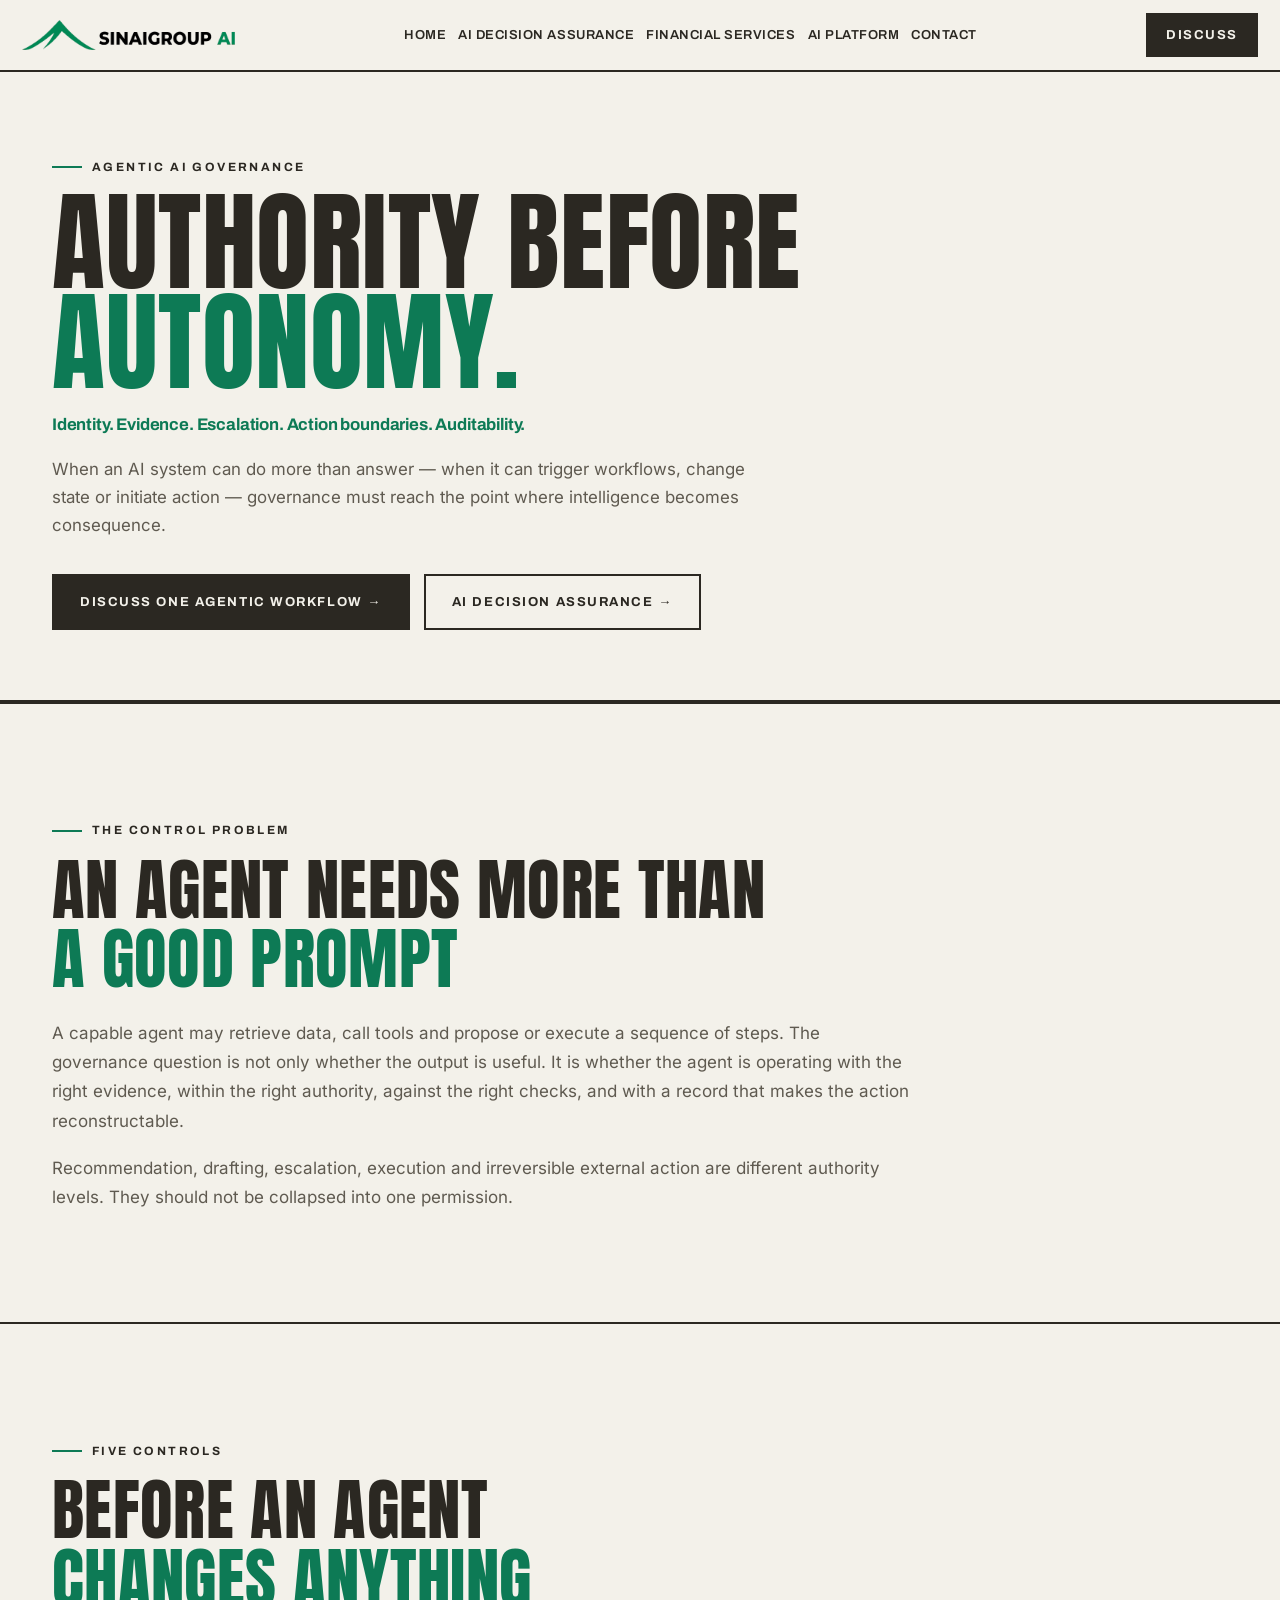
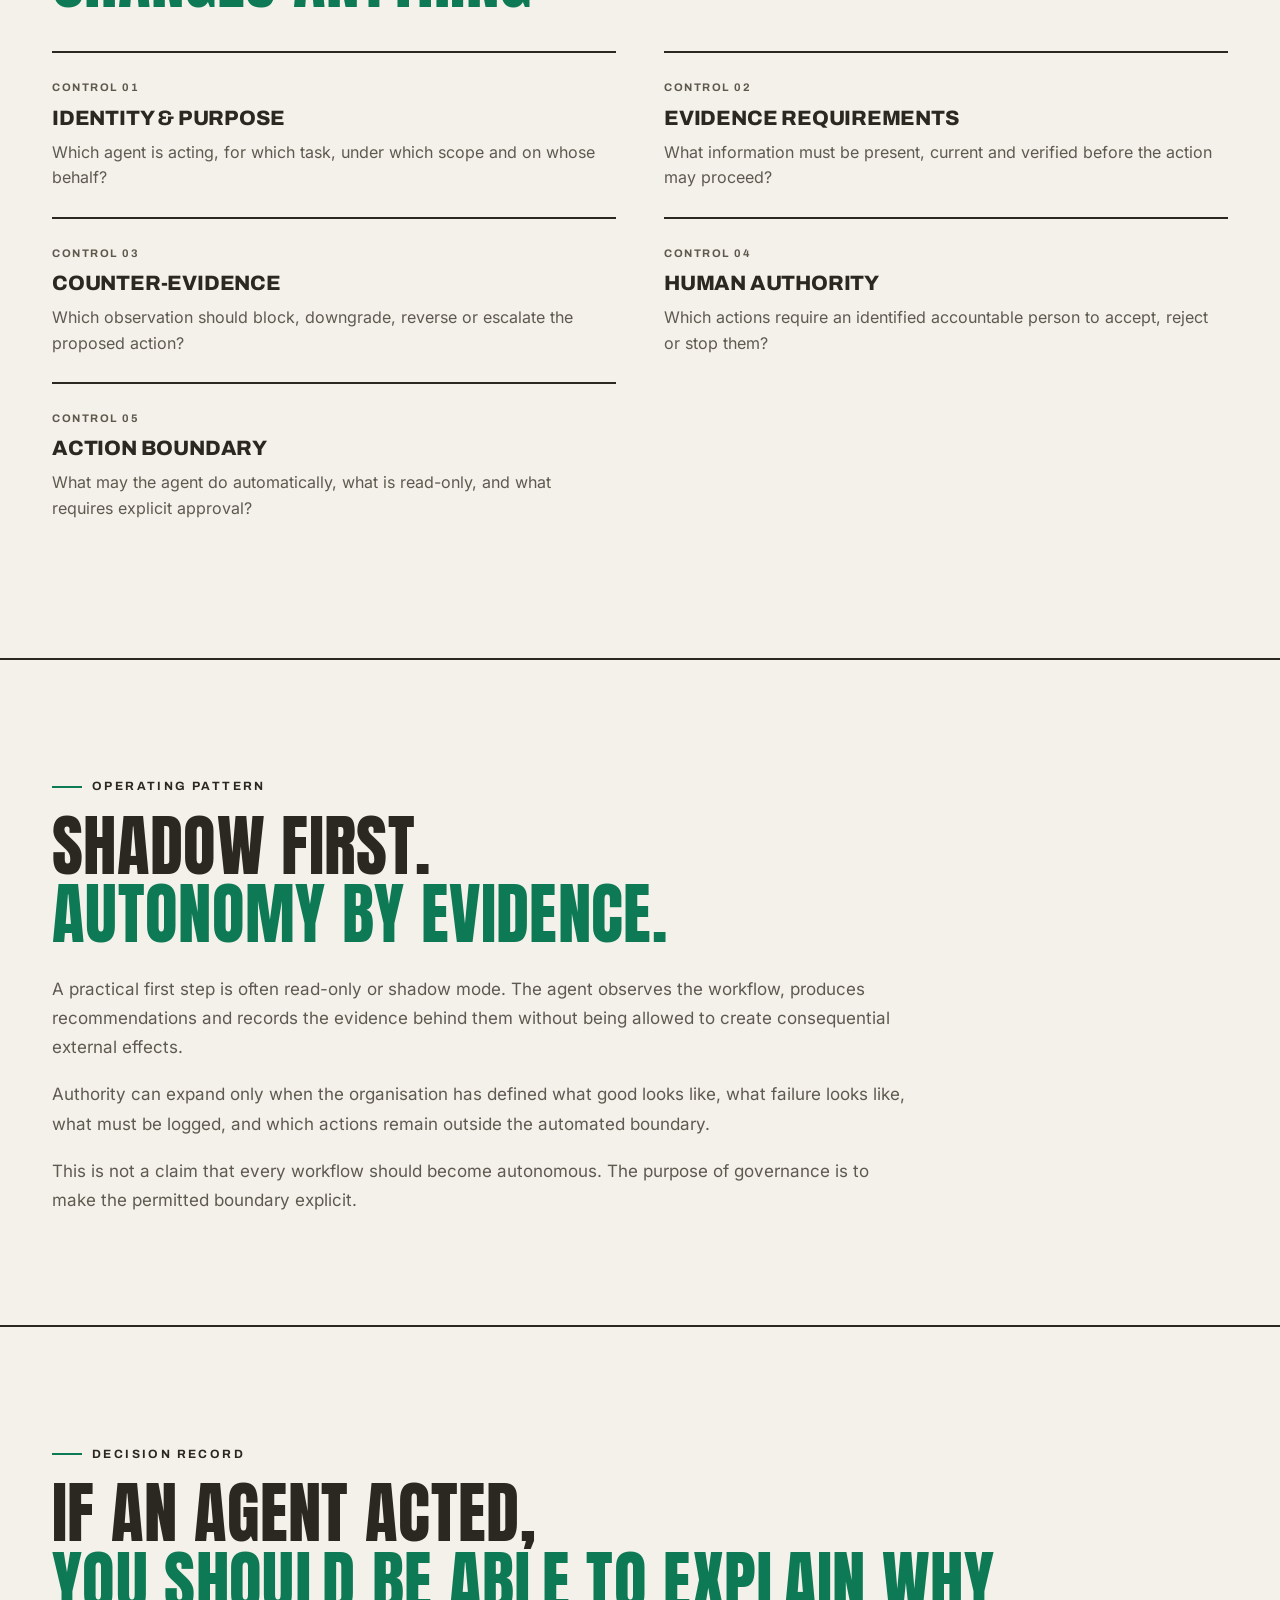
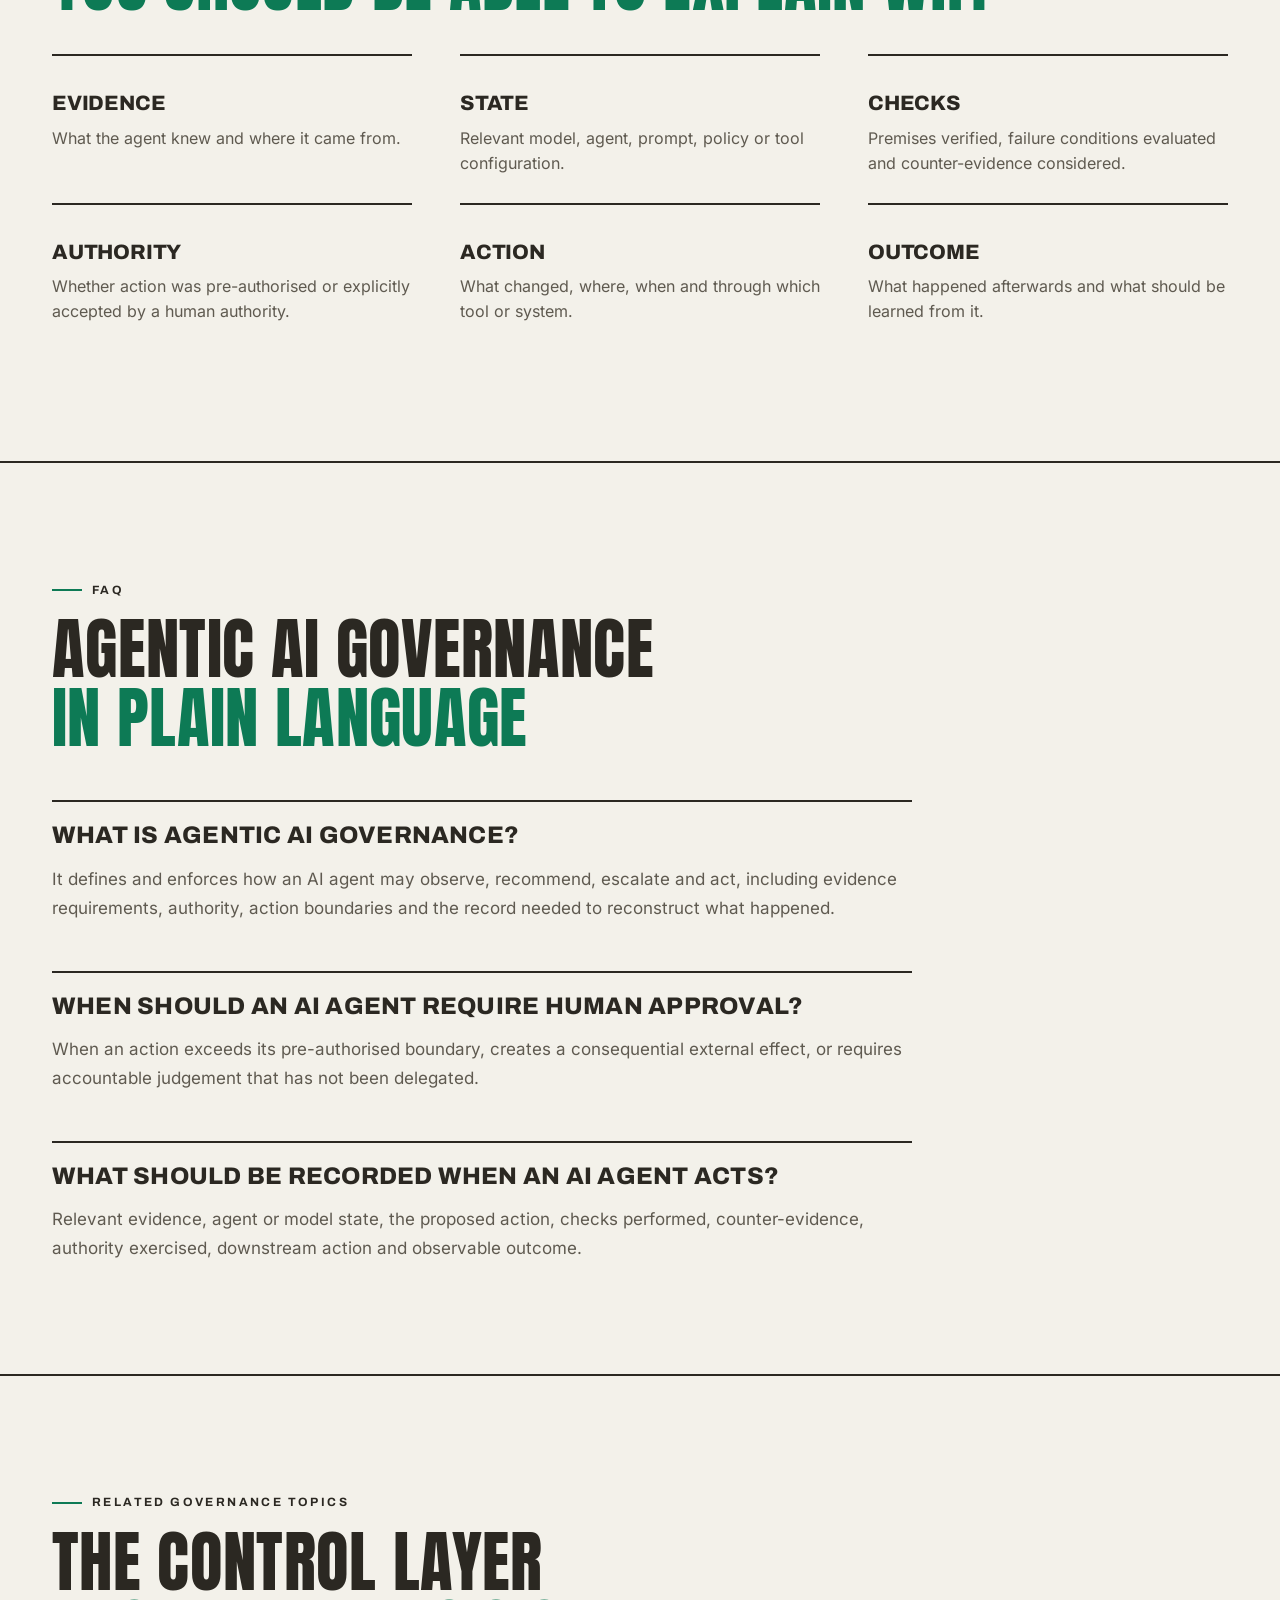
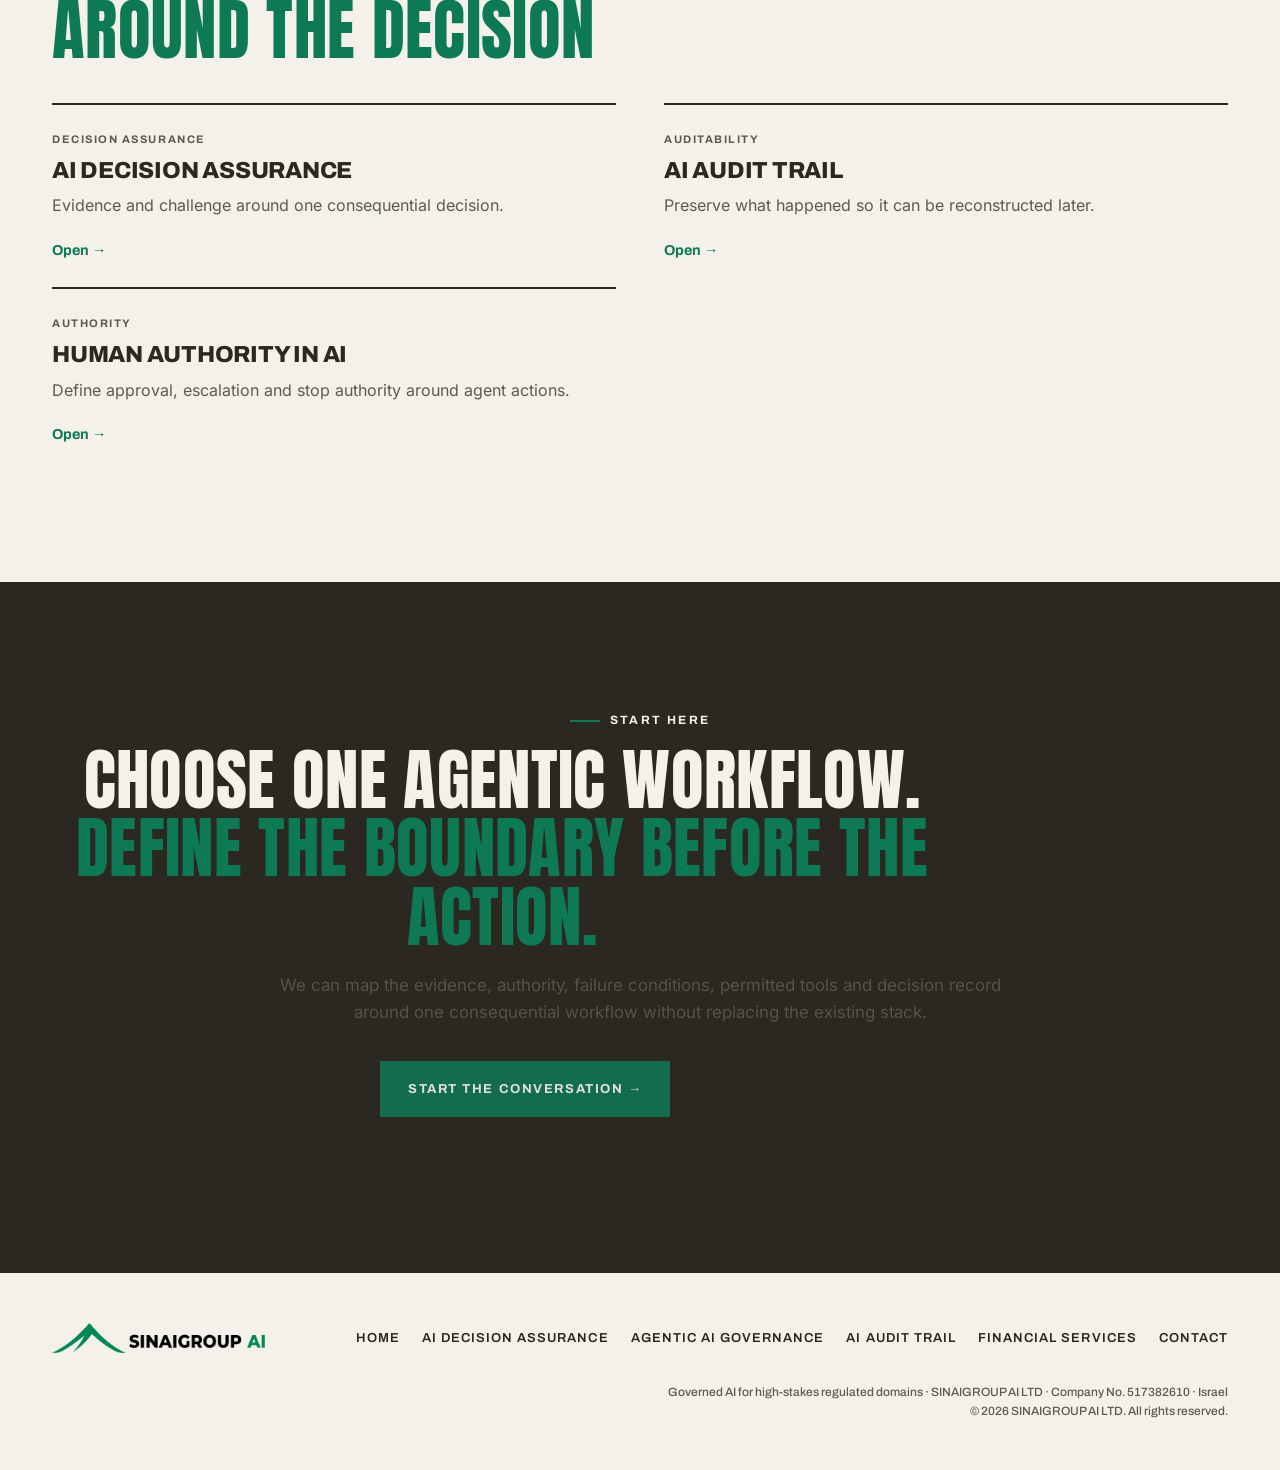
==== commit ebfadfad: "SEO/GEO: cross-link Human Authority topic" ====
--- a/agentic-ai-governance/index.html
+++ b/agentic-ai-governance/index.html
@@ -95,6 +95,12 @@
 </div>
 </div></section>
 
+<section class="section"><div class="wrap">
+<span class="tag">Related governance topics</span>
+<h2 class="dh2">The control layer<br><span class="gold">around the decision</span></h2>
+<div class="ogrid"><a class="ocard" href="../ai-decision-assurance/"><span class="dk">Decision Assurance</span><h3>AI Decision Assurance</h3><p>Evidence and challenge around one consequential decision.</p><span class="dgo">Open &rarr;</span></a><a class="ocard" href="../ai-audit-trail/"><span class="dk">Auditability</span><h3>AI Audit Trail</h3><p>Preserve what happened so it can be reconstructed later.</p><span class="dgo">Open &rarr;</span></a><a class="ocard" href="../human-authority-ai/"><span class="dk">Authority</span><h3>Human Authority in AI</h3><p>Define approval, escalation and stop authority around agent actions.</p><span class="dgo">Open &rarr;</span></a></div>
+</div></section>
+
 <section class="section cta"><div class="wrap">
 <span class="tag">Start here</span>
 <h2 class="dh2">Choose one agentic workflow.<br><span class="gold">Define the boundary before the action.</span></h2>
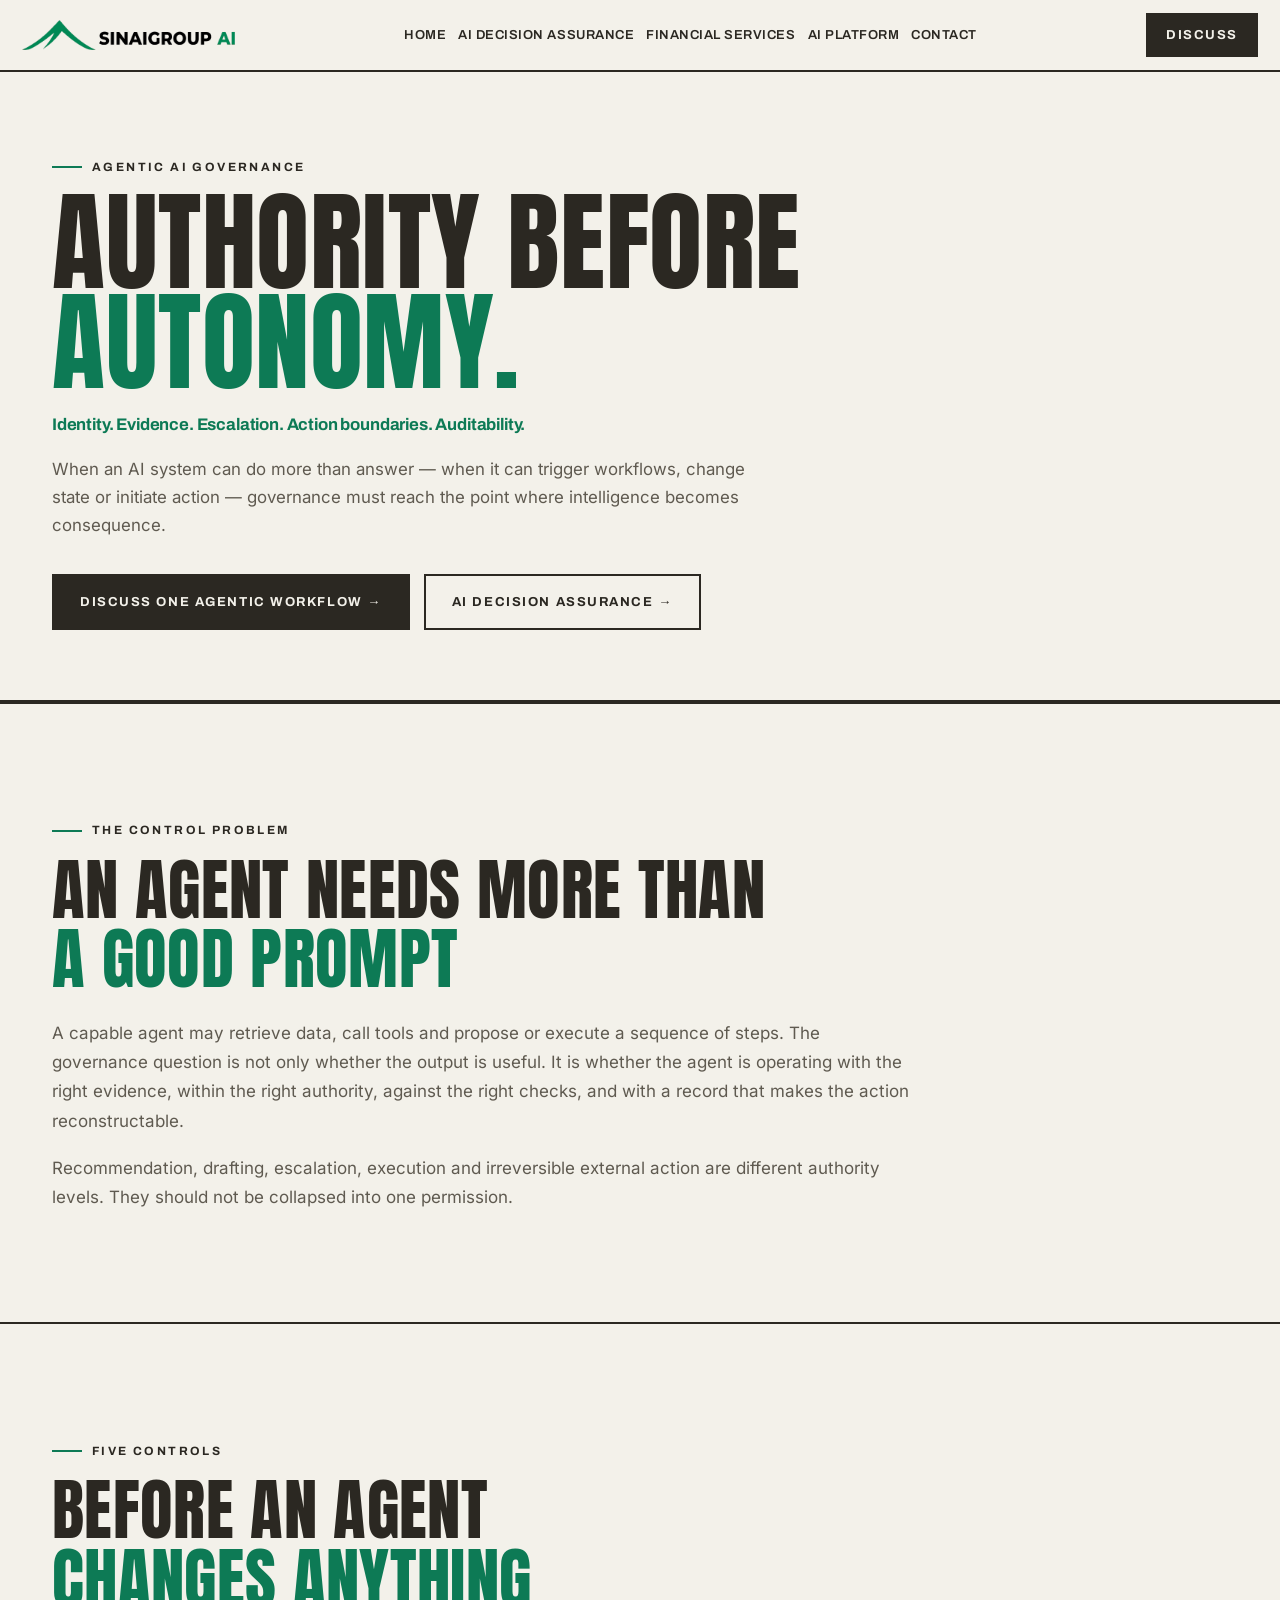
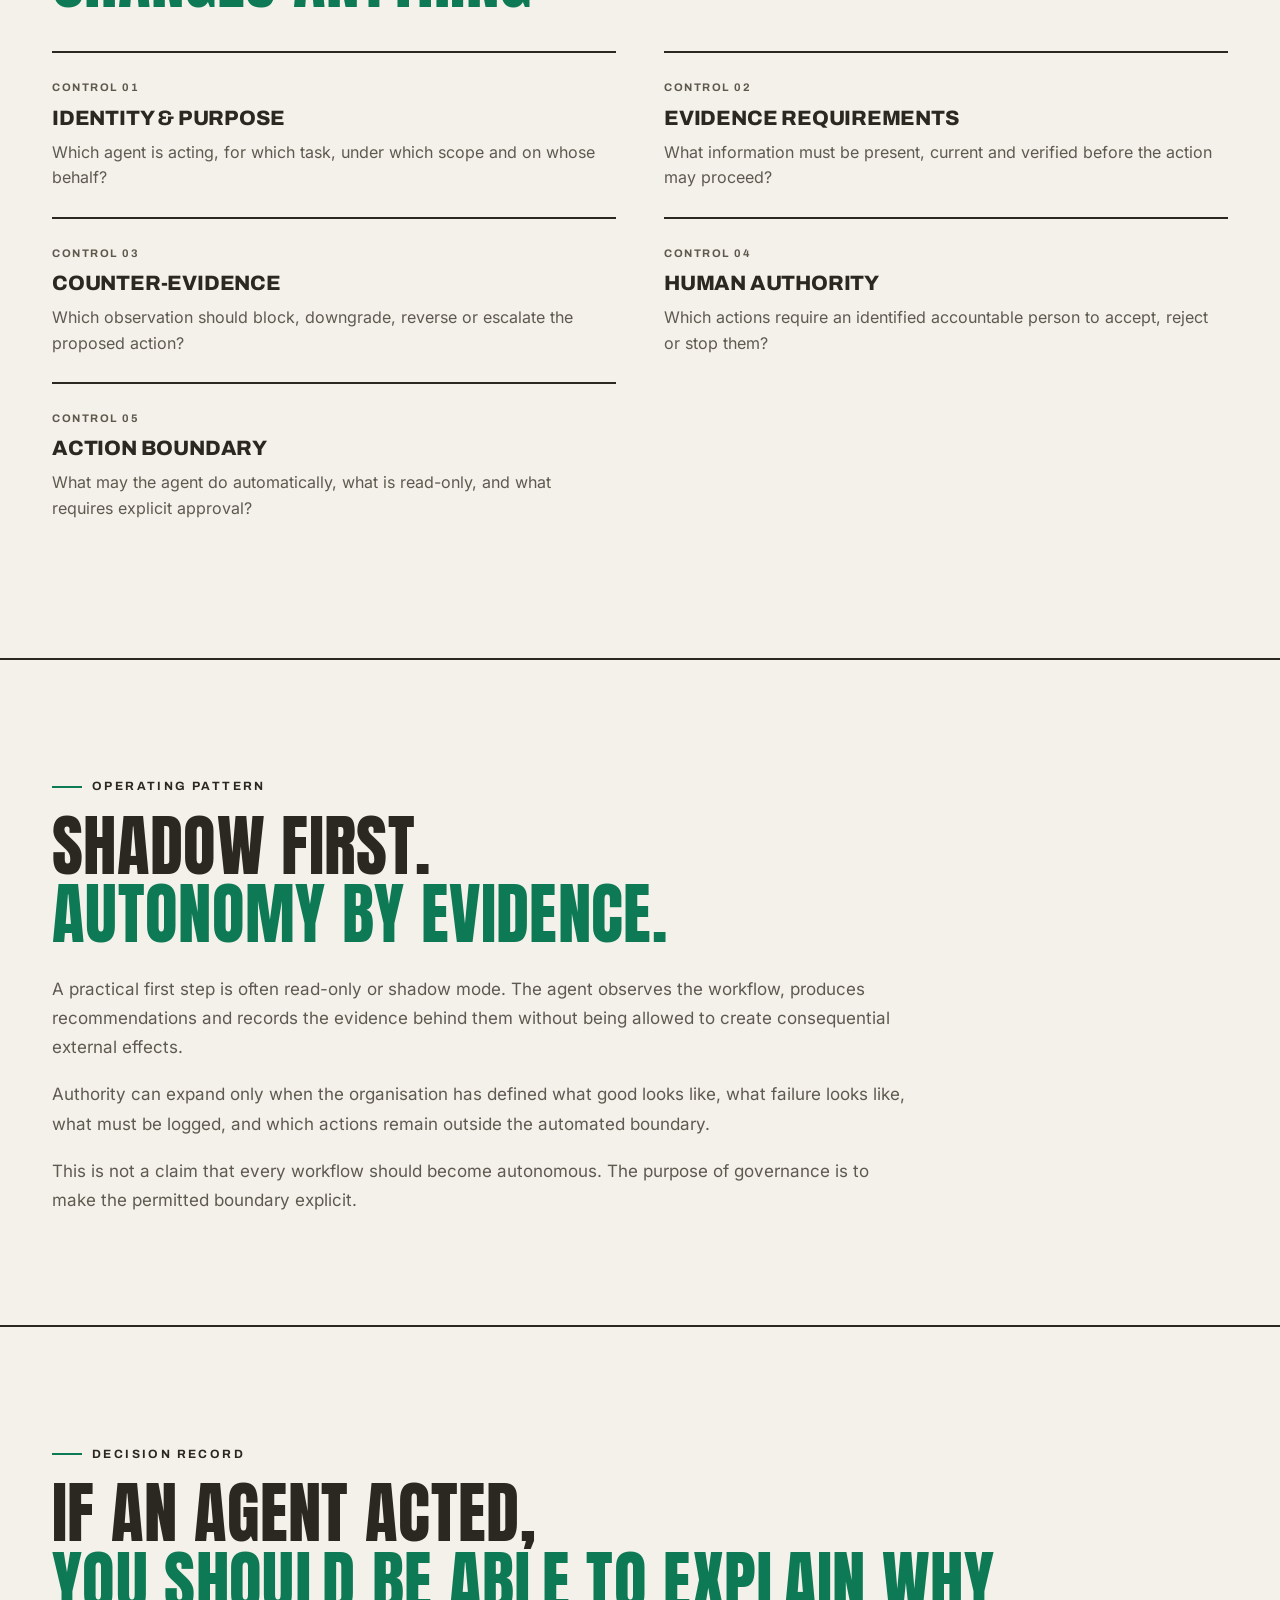
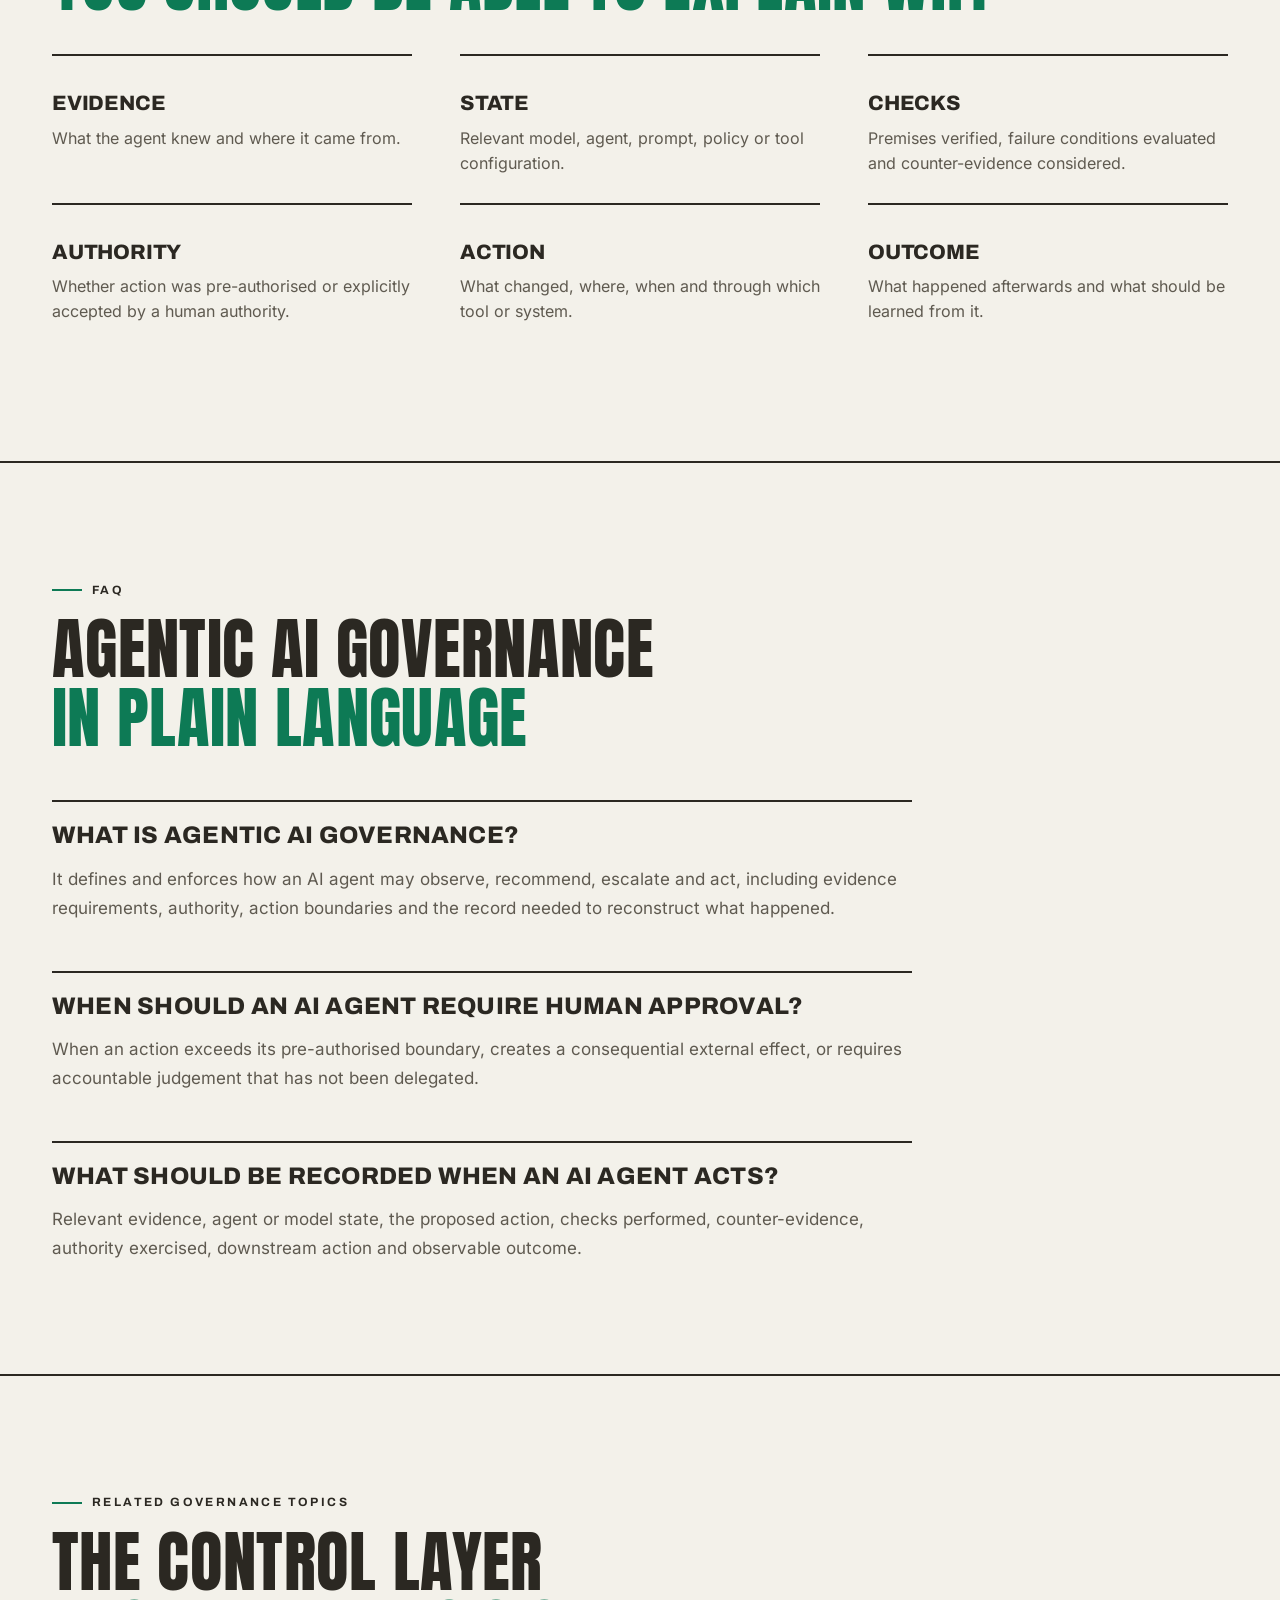
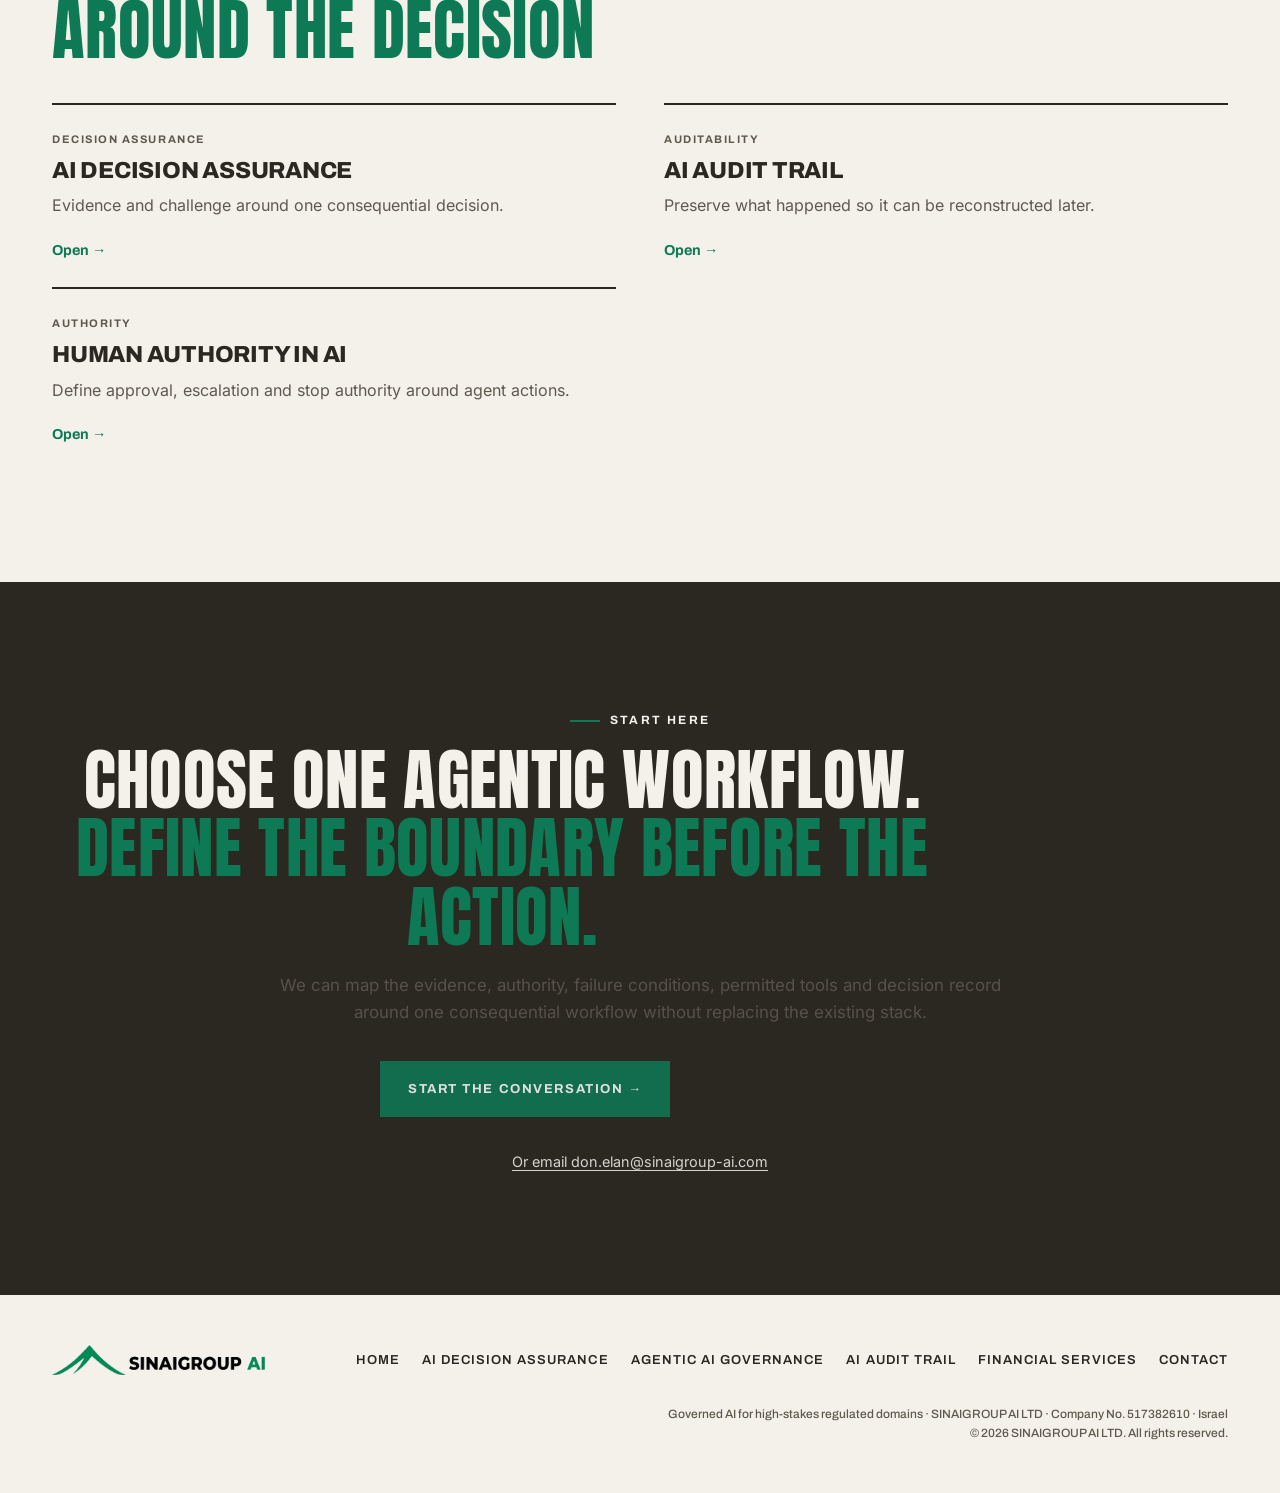
==== commit 503122b0: "Unify the landing pages and offer the worksheet in Applied Work The eight landing pages now share on" ====
--- a/agentic-ai-governance/index.html
+++ b/agentic-ai-governance/index.html
@@ -14,15 +14,9 @@
 <meta name="twitter:description" content="Govern agentic AI around consequential action: evidence, identity, human authority, permitted action boundaries, escalation and reconstructable decision records.">
 <meta name="twitter:image" content="https://www.sinaigroup-ai.com/assets/og-cover.png">
 <meta name="theme-color" content="#f3f1ea">
-<link rel="stylesheet" href="../assets/site.css">
-<script type="application/ld+json">{
-"@context":"https://schema.org",
-"@type":"FAQPage",
-"mainEntity":[
-{"@type":"Question","name":"What is agentic AI governance?","acceptedAnswer":{"@type":"Answer","text":"Agentic AI governance defines and enforces how an AI agent may observe, recommend, escalate and act, including evidence requirements, authority, action boundaries and the record needed to reconstruct what happened."}},
-{"@type":"Question","name":"When should an AI agent require human approval?","acceptedAnswer":{"@type":"Answer","text":"Human approval should be explicit when an action exceeds the agent's pre-authorised boundary, creates a consequential external effect, or requires accountable judgement that has not been delegated."}},
-{"@type":"Question","name":"What should be recorded when an AI agent acts?","acceptedAnswer":{"@type":"Answer","text":"The record should preserve relevant evidence, agent or model state, the proposed action, checks performed, counter-evidence, authority exercised, downstream action and observable outcome."}}
-]}</script>
+<link rel="icon" href="data:image/svg+xml,<svg xmlns='http://www.w3.org/2000/svg' viewBox='0 0 64 64'><rect width='64' height='64' fill='%232b2822'/><path d='M8 44 L32 20 L56 44 L48 44 L32 29 L16 44 Z' fill='%2317a877'/><path d='M12 46 L32 27 L34 30 L26 38 L30 36 Z' fill='%2317a877'/></svg>">
+<link rel="stylesheet" href="../assets/site.css?v=20260923c">
+<script type="application/ld+json">{"@context":"https://schema.org","@graph":[{"@type":"Service","name":"Agentic AI Governance: Authority, Boundaries and Auditability","url":"https://www.sinaigroup-ai.com/agentic-ai-governance/","description":"Govern agentic AI around consequential action: evidence, identity, human authority, permitted action boundaries, escalation and reconstructable decision records.","provider":{"@type":"Organization","name":"SINAIGROUP-AI","url":"https://www.sinaigroup-ai.com/"},"serviceType":"Agentic AI Governance: Authority, Boundaries and Auditability","areaServed":"Global","audience":{"@type":"BusinessAudience","audienceType":"Organisations operating consequential AI-supported decisions"}},{"@context":"https://schema.org","@type":"FAQPage","mainEntity":[{"@type":"Question","name":"What is agentic AI governance?","acceptedAnswer":{"@type":"Answer","text":"Agentic AI governance defines and enforces how an AI agent may observe, recommend, escalate and act, including evidence requirements, authority, action boundaries and the record needed to reconstruct what happened."}},{"@type":"Question","name":"When should an AI agent require human approval?","acceptedAnswer":{"@type":"Answer","text":"Human approval should be explicit when an action exceeds the agent's pre-authorised boundary, creates a consequential external effect, or requires accountable judgement that has not been delegated."}},{"@type":"Question","name":"What should be recorded when an AI agent acts?","acceptedAnswer":{"@type":"Answer","text":"The record should preserve relevant evidence, agent or model state, the proposed action, checks performed, counter-evidence, authority exercised, downstream action and observable outcome."}}]}]}</script>
 </head>
 <body class="dpage">
 <a class="skip-link" href="#main">Skip to content</a>
@@ -106,6 +100,7 @@
 <h2 class="dh2">Choose one agentic workflow.<br><span class="gold">Define the boundary before the action.</span></h2>
 <p class="sub dsub">We can map the evidence, authority, failure conditions, permitted tools and decision record around one consequential workflow without replacing the existing stack.</p>
 <p class="hactions" style="margin-top:26px"><a class="btn btn-p" href="../#contact">Start the conversation &rarr;</a></p>
+<p style="margin:14px auto 0;font-size:.9rem"><a href="mailto:don.elan@sinaigroup-ai.com?subject=Agentic%20AI%20Governance%3A%20Authority%2C%20Boundaries%20and%20Auditability" style="color:inherit;text-decoration:underline;text-underline-offset:3px">Or email don.elan@sinaigroup-ai.com</a></p>
 </div></section>
 </main>
 <footer><div class="wrap"><div class="foot">
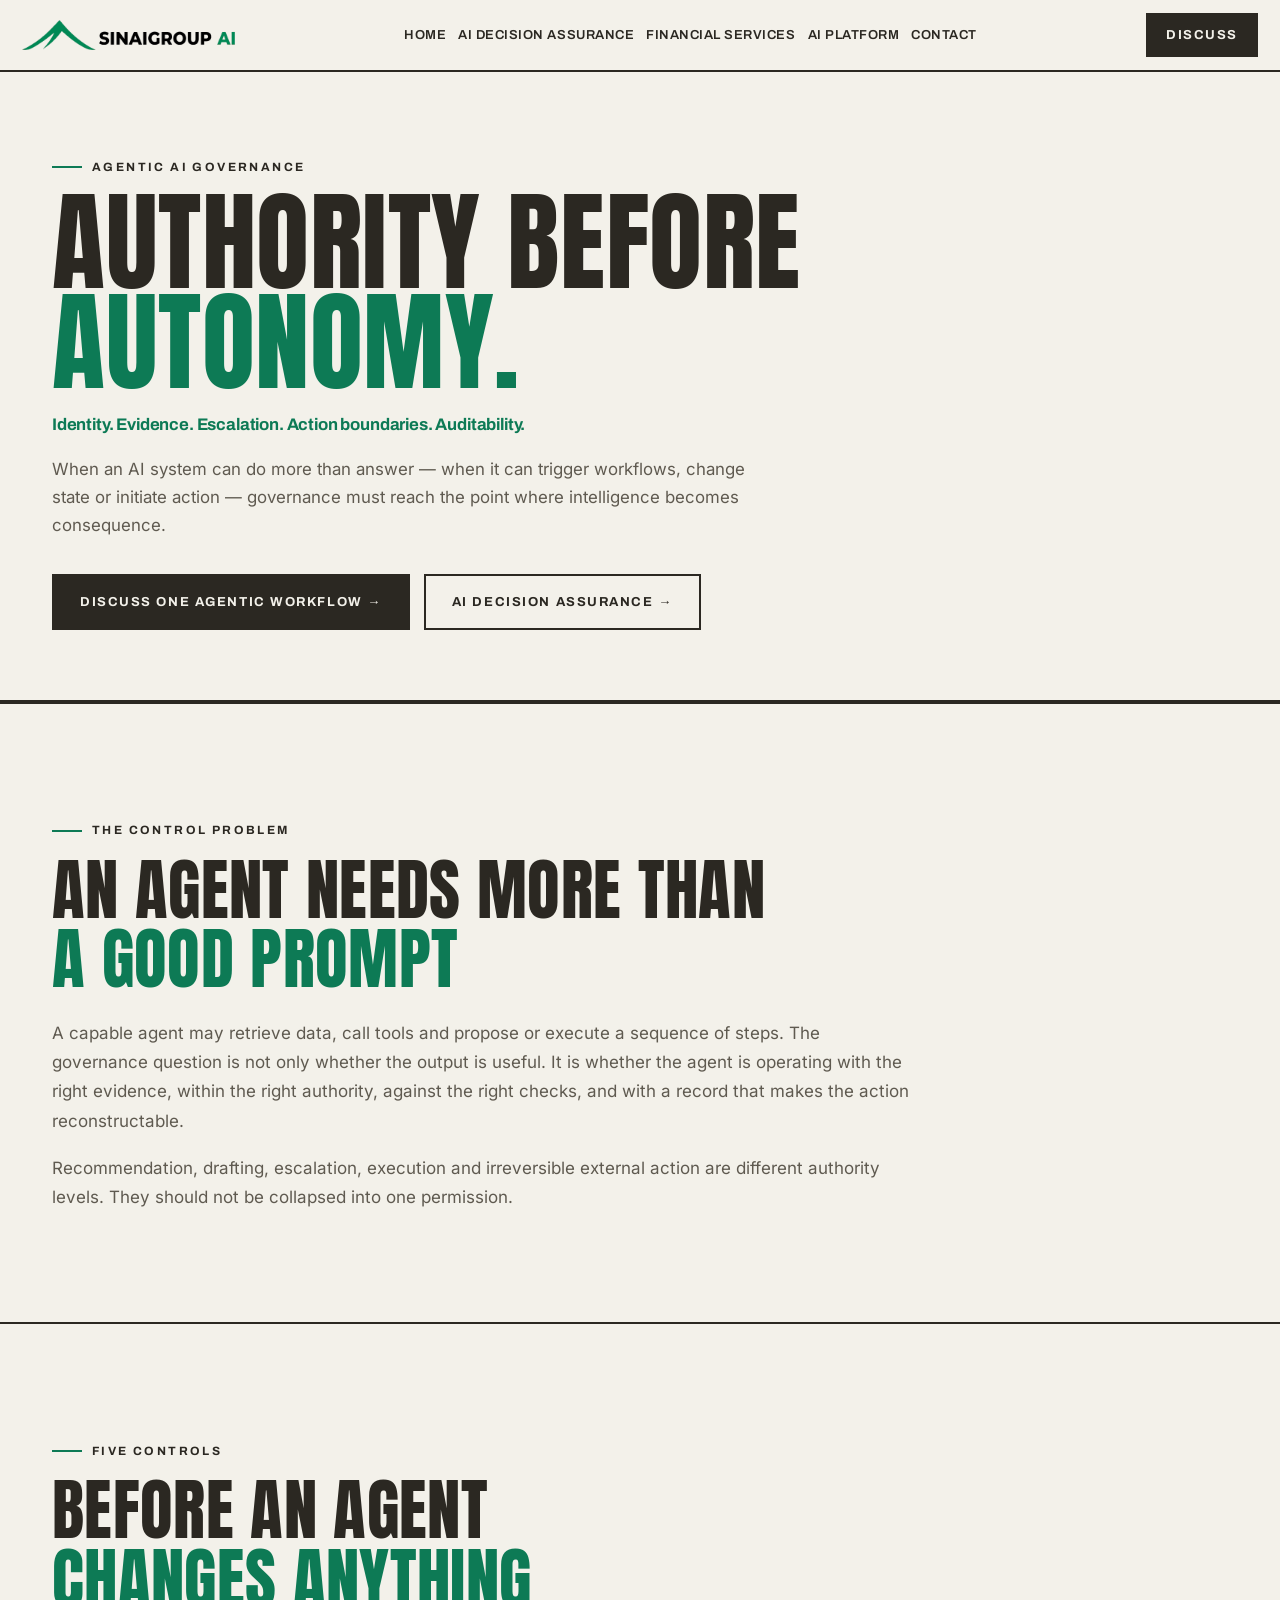
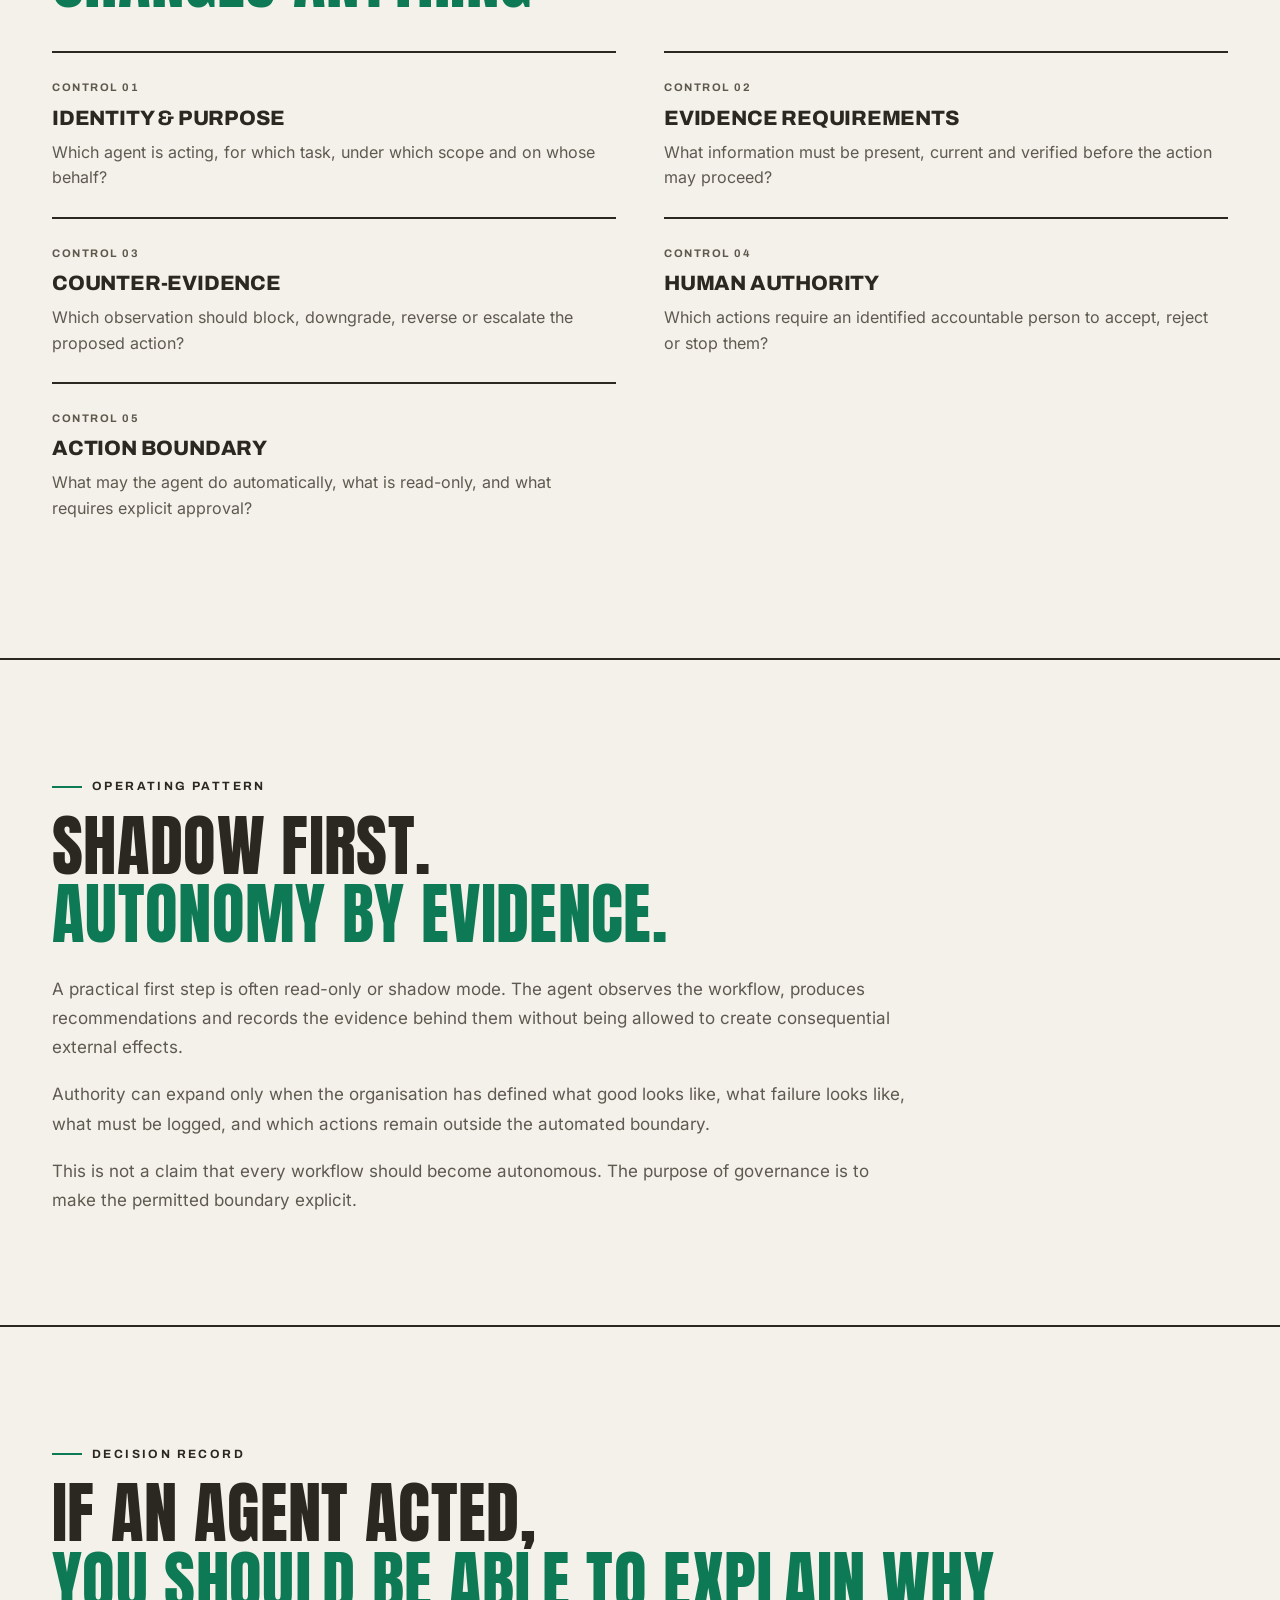
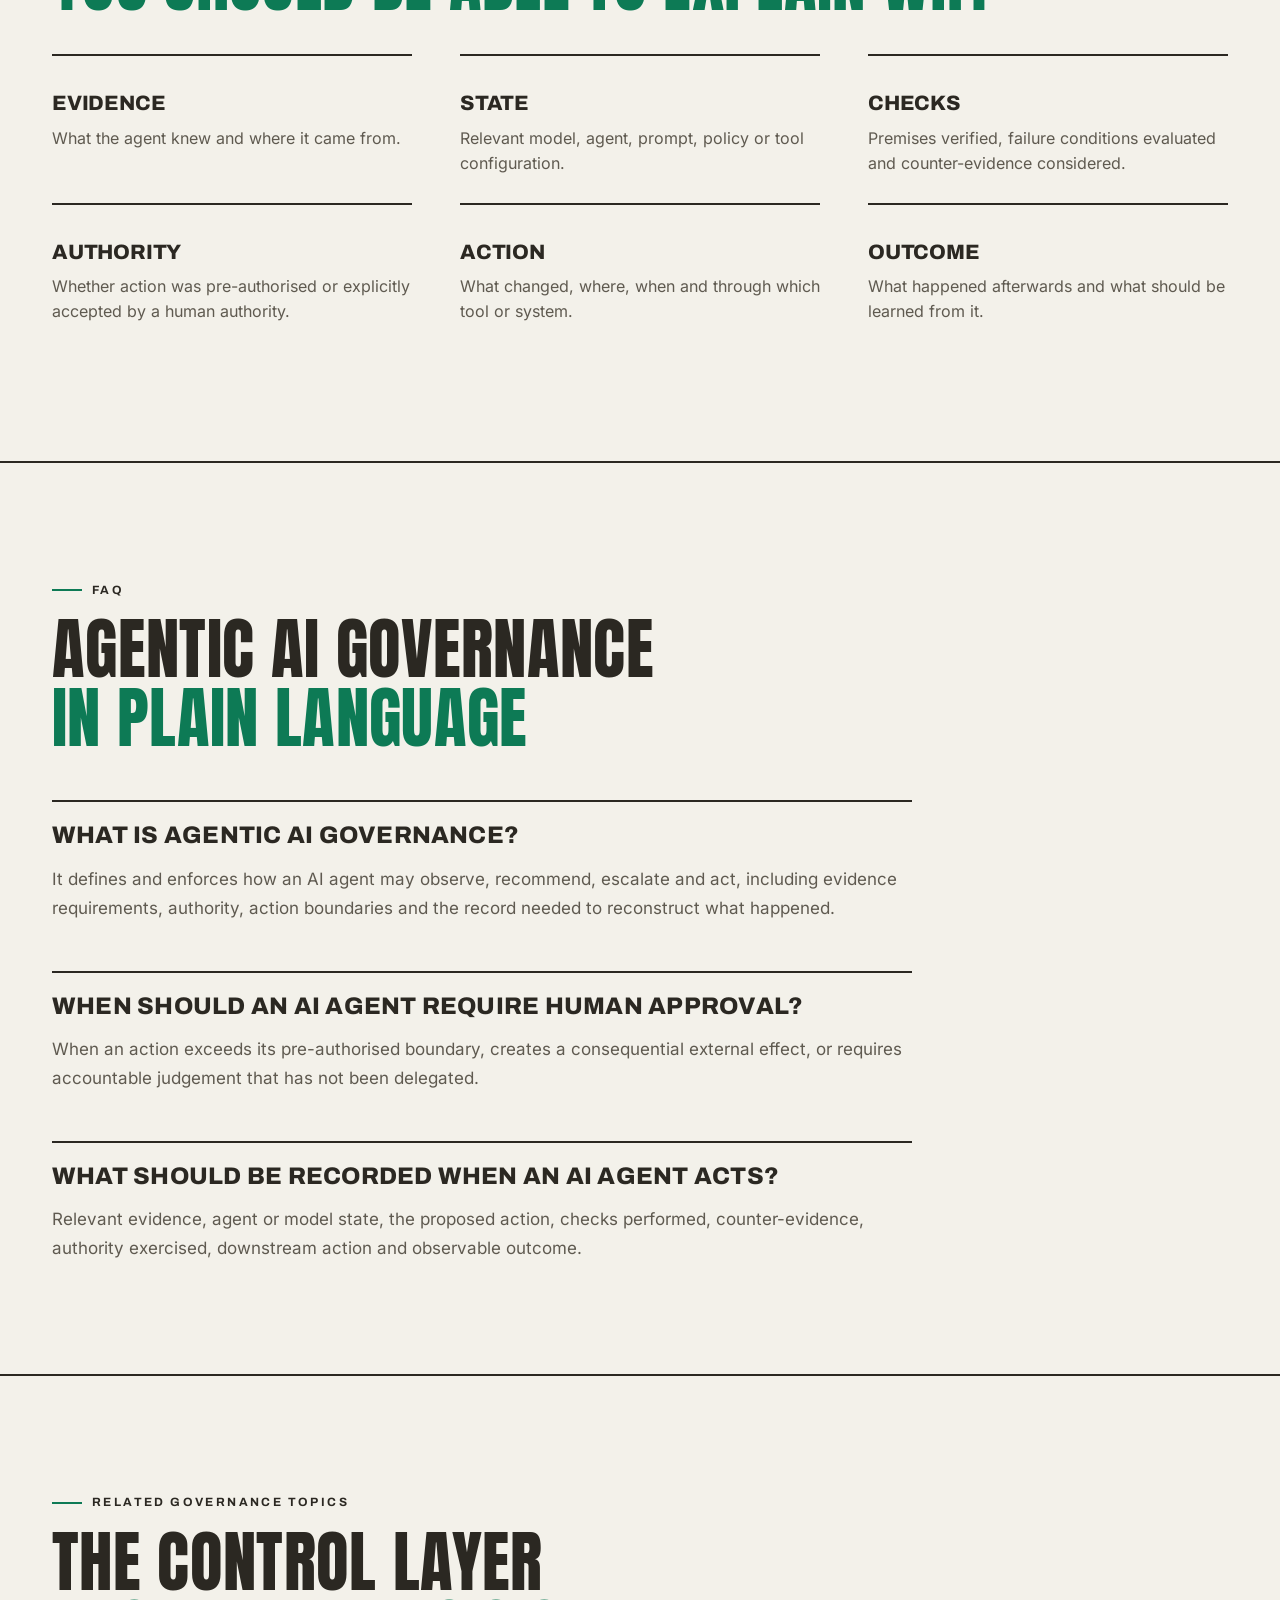
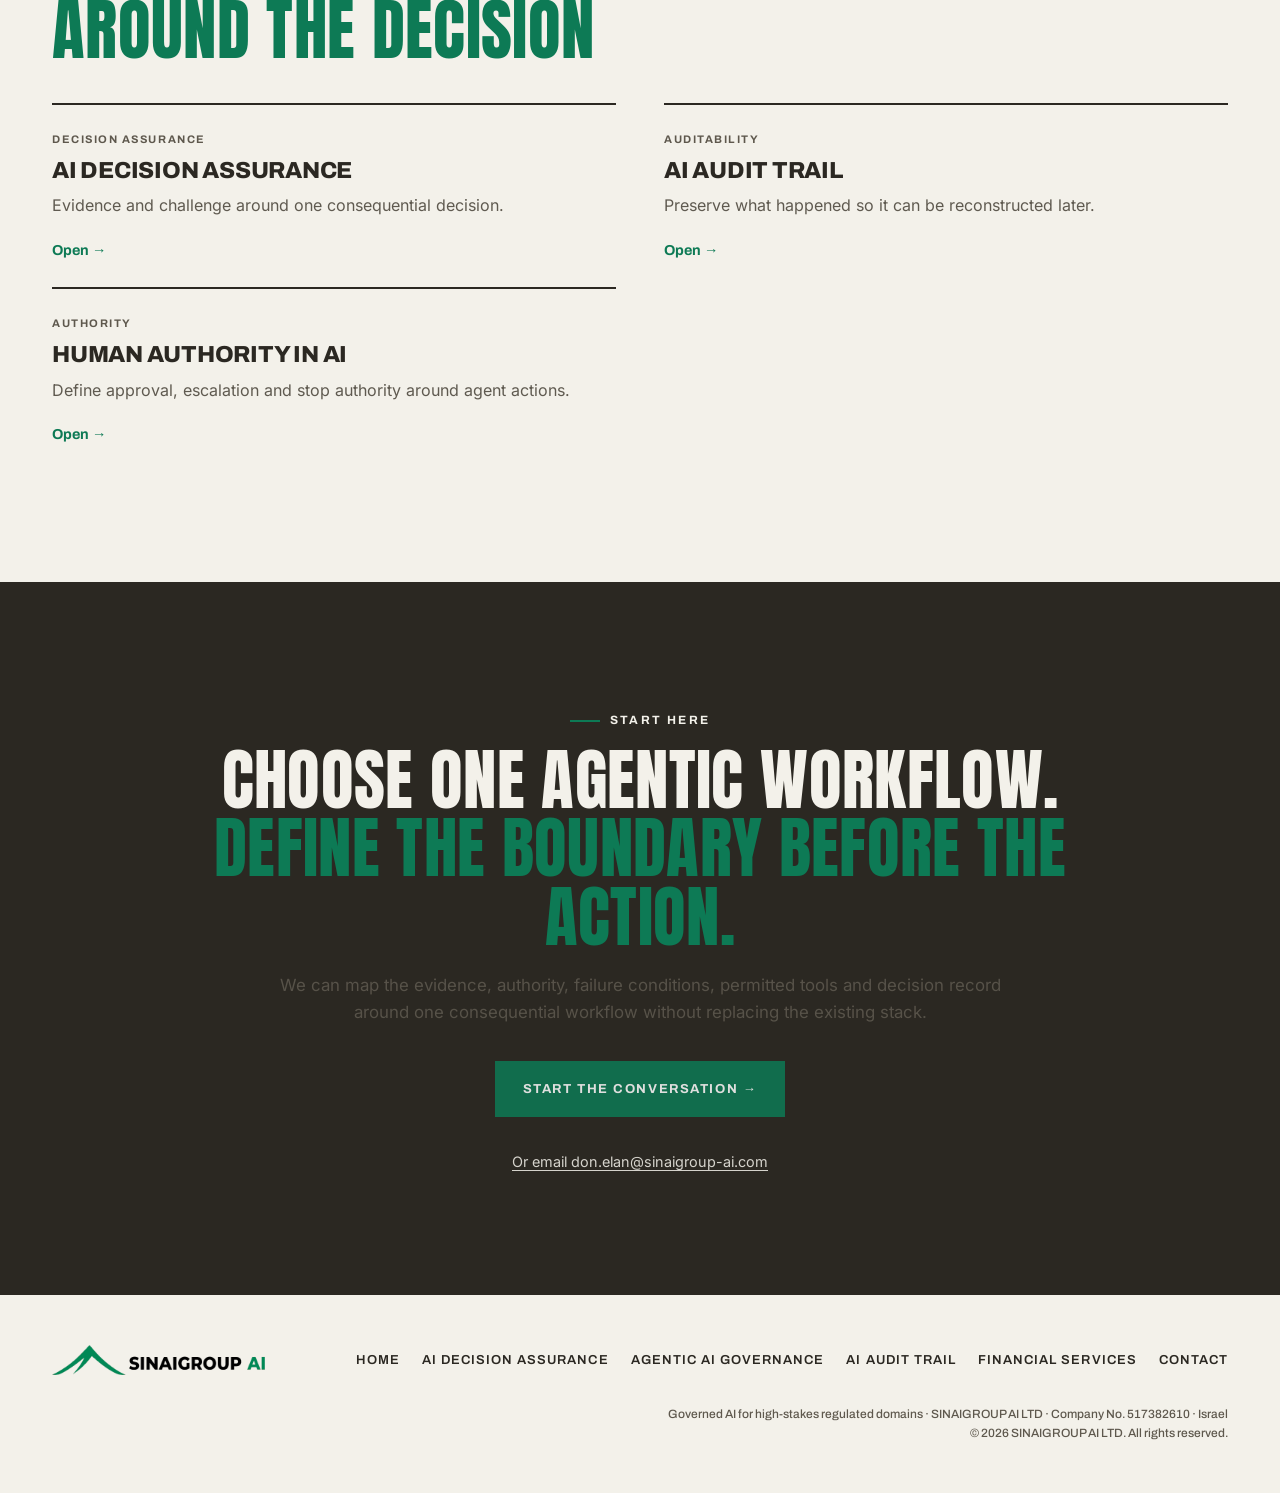
==== commit 2faeb62c: "Centre the landing-page CTA headline and button .dpage .dh2 and .dpage .hactions were authored for t" ====
--- a/agentic-ai-governance/index.html
+++ b/agentic-ai-governance/index.html
@@ -15,7 +15,7 @@
 <meta name="twitter:image" content="https://www.sinaigroup-ai.com/assets/og-cover.png">
 <meta name="theme-color" content="#f3f1ea">
 <link rel="icon" href="data:image/svg+xml,<svg xmlns='http://www.w3.org/2000/svg' viewBox='0 0 64 64'><rect width='64' height='64' fill='%232b2822'/><path d='M8 44 L32 20 L56 44 L48 44 L32 29 L16 44 Z' fill='%2317a877'/><path d='M12 46 L32 27 L34 30 L26 38 L30 36 Z' fill='%2317a877'/></svg>">
-<link rel="stylesheet" href="../assets/site.css?v=20260923c">
+<link rel="stylesheet" href="../assets/site.css?v=20260927a">
 <script type="application/ld+json">{"@context":"https://schema.org","@graph":[{"@type":"Service","name":"Agentic AI Governance: Authority, Boundaries and Auditability","url":"https://www.sinaigroup-ai.com/agentic-ai-governance/","description":"Govern agentic AI around consequential action: evidence, identity, human authority, permitted action boundaries, escalation and reconstructable decision records.","provider":{"@type":"Organization","name":"SINAIGROUP-AI","url":"https://www.sinaigroup-ai.com/"},"serviceType":"Agentic AI Governance: Authority, Boundaries and Auditability","areaServed":"Global","audience":{"@type":"BusinessAudience","audienceType":"Organisations operating consequential AI-supported decisions"}},{"@context":"https://schema.org","@type":"FAQPage","mainEntity":[{"@type":"Question","name":"What is agentic AI governance?","acceptedAnswer":{"@type":"Answer","text":"Agentic AI governance defines and enforces how an AI agent may observe, recommend, escalate and act, including evidence requirements, authority, action boundaries and the record needed to reconstruct what happened."}},{"@type":"Question","name":"When should an AI agent require human approval?","acceptedAnswer":{"@type":"Answer","text":"Human approval should be explicit when an action exceeds the agent's pre-authorised boundary, creates a consequential external effect, or requires accountable judgement that has not been delegated."}},{"@type":"Question","name":"What should be recorded when an AI agent acts?","acceptedAnswer":{"@type":"Answer","text":"The record should preserve relevant evidence, agent or model state, the proposed action, checks performed, counter-evidence, authority exercised, downstream action and observable outcome."}}]}]}</script>
 </head>
 <body class="dpage">
--- a/assets/site.css
+++ b/assets/site.css
@@ -1074,3 +1074,24 @@
   #algorithms .dfig{margin-top:20px;margin-left:-32px;margin-right:-32px;width:auto;max-width:none}
   #algorithms .dfig figcaption{padding:0 32px}
 }
+
+
+/* Diagrams on the landing pages — added 2026-09-26, scoped to .dpage .dfig,
+   mirrors the existing #algorithms .dfig block. Additive only. */
+.dpage .dfig{margin:26px 0 0;padding:0;width:min(1176px,calc(100vw - 96px));max-width:none}
+.dpage .dfig>a{display:block;border:0;background:transparent;text-decoration:none;box-shadow:none}
+.dpage .dfig img{display:block;width:100%;height:auto}
+.dpage .dfig figcaption{margin-top:8px;font-size:13px;font-weight:700;letter-spacing:.12em;text-transform:uppercase;color:var(--gold)}
+@media(max-width:760px){
+  .dpage .dfig{margin-top:20px;margin-left:-32px;margin-right:-32px;width:auto;max-width:none}
+  .dpage .dfig figcaption{padding:0 32px}
+}
+
+/* Centering inside the landing-page CTA — added 2026-09-27.
+   .dpage .dh2 and .dpage .hactions were written for the LEFT-aligned page
+   heads; inside the centred .cta they kept their left behaviour, so the
+   headline box (max-width:900px, no auto margins) and the flex button
+   (justify-content default flex-start) sat 138px / 115px left of centre.
+   Scoped to .cta only — left-aligned .hactions elsewhere are untouched. */
+.dpage .cta .dh2{margin-inline:auto}
+.dpage .cta .hactions{justify-content:center}
